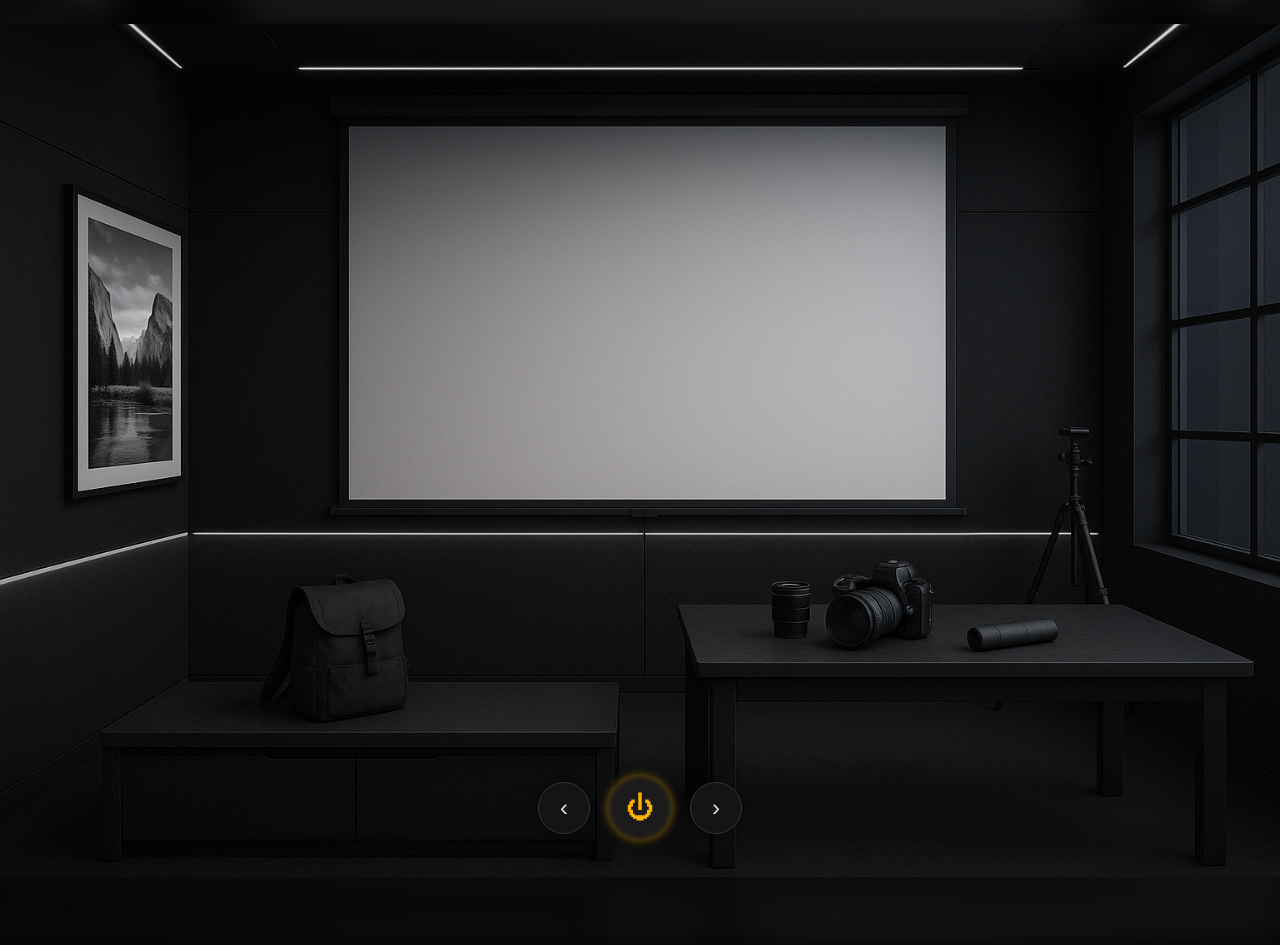
==== index.html @ 06e35f9f "Reformat Repository" ====
<!DOCTYPE html>
<html lang="en">
<head>
  <meta charset="UTF-8">
  <meta name="viewport" content="width=device-width, initial-scale=1.0">
  <title>Tyler Richman Photography</title>
  <!-- Prevent caching -->
  <meta http-equiv="Cache-Control" content="no-cache, no-store, must-revalidate" />
  <meta http-equiv="Pragma" content="no-cache" />
  <meta http-equiv="Expires" content="0" />
  <link rel="stylesheet" href="styles.css">
</head>
<body>
  <div class="foreground"></div>
  <div class="beam" id="beam"></div>
  <div class="overlay-wrapper" id="overlayWrap">
    <img src="#" alt="Overlay" class="overlay" id="overlayImg" aria-hidden="true">
  </div>

  <script src="js/updateOverlayPosition.js"></script>

  <!-- Lightbox overlay -->
  <div class="lightbox" id="lightbox" aria-hidden="true" role="dialog" aria-modal="true">
    <button class="close-btn" id="lbClose" aria-label="Close enlarged image">✕</button>
    <img id="lbImg" alt="Enlarged overlay image">
  </div>

  <div class="controls" aria-label="Projector controls">
    <button class="nav-btn" id="prevBtn" aria-label="Previous image">&#x2039;</button>
    <button class="toggle-btn" id="powerBtn" aria-pressed="false" title="Power">⏻</button>
    <button class="nav-btn" id="nextBtn" aria-label="Next image">&#x203A;</button>
  </div>

  <audio id="changeSound" src="mp3/change_image.mp3" preload="auto"></audio>
  <audio id="powerOnSound" src="mp3/projector_on.mp3" preload="auto"></audio>

  <script src="js/projectorFunctionality.js"></script>
</body>
</html>
---- styles.css ----
:root {
    --on-opacity: 0.6;
    --fade-ms: 200ms;
    --slide-ms: 420ms;
  }

body {
    margin: 0;
    height: 100vh;
    display: flex;
    justify-content: center;
    align-items: center;
    overflow: hidden;
    position: relative;
    background: #000;
  }

body::before {
    content: "";
    position: absolute;
    inset: 0;
    background-image: url("jpg/background.png");
    background-size: cover;
    background-position: center;
    filter: blur(15px);
    transform: scale(1.1);
    z-index: -2;
  }

.foreground {
    position: absolute;
    inset: 0;
    background-image: url("jpg/background.png");
    background-size: contain;
    background-repeat: no-repeat;
    background-position: center;
    z-index: -1;
  }

.beam {
    position: absolute;
    inset: 0;
    pointer-events: none;
    z-index: 0;
    opacity: 0;
    background: radial-gradient(ellipse at 50% 25%,
                rgba(255,255,255,0.35) 0%,
                rgba(255,255,255,0.15) 30%,
                rgba(255,255,255,0.06) 55%,
                rgba(255,255,255,0.0) 70%);
    mix-blend-mode: screen;
  }
.beam.on { animation: beamOn 1.2s ease forwards; }
.beam.off { animation: beamOff 0.4s ease forwards; }

@keyframes beamOn {
    0% { opacity: 0; }
    30% { opacity: 0.6; }
    60% { opacity: 0.3; }
    100% { opacity: 0.35; }
  }
@keyframes beamOff {
    0% { opacity: 0.35; }
    30% { opacity: 0.5; }
    60% { opacity: 0.15; }
    100% { opacity: 0; }
  }

.overlay-wrapper {
    position: absolute;
    top: 5vh;
    left: 32.75vw;
    width: 35.5vw;
    height: clamp(40vh, 58vh, 65vh);
    z-index: 1;
    overflow: hidden;
  }

.overlay {
    position: absolute;
    inset: 0;
    width: 100%;
    height: 100%;
    object-fit: contain;
    opacity: 0;
    visibility: hidden;
    transform: scale(1.05);
    transition: opacity 0.3s ease;
    cursor: zoom-in;
  }
.overlay.on {
    animation: projectorOn 1.2s ease forwards;
  }
.overlay.off {
    animation: projectorOff 0.4s ease forwards;
  }
.overlay:hover {
    opacity: 1 !important;
  }

@keyframes projectorOn {
    0% { opacity: 0; filter: brightness(0.5) blur(6px); transform: scale(1.05); }
    30% { opacity: 0.9; filter: brightness(1.3) blur(4px); }
    60% { opacity: 0.5; filter: brightness(0.9) blur(2px); }
    100% { opacity: var(--on-opacity); filter: brightness(1) blur(0); transform: scale(1); visibility: visible; }
  }
@keyframes projectorOff {
    0% { opacity: var(--on-opacity); filter: brightness(1) blur(0); transform: scale(1); }
    30% { opacity: 0.6; filter: brightness(1.2) blur(2px); }
    60% { opacity: 0.3; filter: brightness(0.8) blur(4px); }
    100% { opacity: 0; filter: brightness(0.5) blur(6px); transform: scale(1.05); visibility: hidden; }
  }

.controls {
    position: absolute;
    bottom: 60px; /* moved up from 20px */
    left: 50%;
    transform: translateX(-50%);
    display: flex;
    align-items: center;
    gap: 18px;
    z-index: 3;
  }

.toggle-btn, .nav-btn {
    display: flex;
    justify-content: center;
    align-items: center;
    border-radius: 50%;
    cursor: pointer;
  }

.toggle-btn {
    width: 64px;
    height: 64px;
    border: none;
    background-color: #1b1b1b;
    color: #ffb300;
    font-size: 28px;
    box-shadow: 0 0 10px rgba(255,179,0,0.5), inset 0 0 6px rgba(255,179,0,0.25);
    transition: background-color 0.25s ease, color 0.25s ease, box-shadow 0.25s ease;
  }
.toggle-btn:hover { background-color: #252525; }
.toggle-btn.on {
    color: #00ff66;
    box-shadow: 0 0 18px rgba(0,255,102,0.8), inset 0 0 6px rgba(0,255,102,0.4);
  }

  .nav-btn {
    width: 52px;
    height: 52px;
    border: 1px solid #333;
    background: #141414;
    color: #ddd;
    font-size: 24px;
    box-shadow: 0 0 8px rgba(0,0,0,0.4);
    transition: transform 0.2s ease, background 0.25s ease, color 0.25s ease;
  }
.nav-btn:hover { transform: scale(1.06); background:#1d1d1d; color:#fff; }
.nav-btn:disabled { opacity: 0.5; cursor: not-allowed; }

/* Projector-style power on/off animations */
.overlay.startup { animation: projectorWarmup 1200ms ease-out 1; }
@keyframes projectorWarmup {
    0%   { opacity: 0;            filter: blur(8px) brightness(0.35) contrast(0.85); }
    20%  { opacity: 0.95;         filter: blur(5px) brightness(1.25) contrast(1.05); }
    45%  { opacity: 0.45;         filter: blur(6px) brightness(0.75) contrast(0.95); }
    70%  { opacity: 0.98;         filter: blur(2px) brightness(1.08) contrast(1.02); }
    100% { opacity: var(--on-opacity); filter: none; }
  }

.overlay.shutdown { animation: projectorShutdown 300ms ease-in 1 forwards; }
@keyframes projectorShutdown {
    0%   { opacity: var(--on-opacity); filter: none; }
    40%  { opacity: 0.25;            filter: blur(2px) brightness(0.7) contrast(0.95); }
    100% { opacity: 0;               filter: blur(6px) brightness(0.35) contrast(0.85); }
  }

/* Lightbox (full page overlay) */
.lightbox {
    position: fixed;
    inset: 0;
    display: none;
    align-items: center;
    justify-content: center;
    background: rgba(0,0,0,0.88);
    backdrop-filter: blur(2px);
    z-index: 9999;
  }
.lightbox.open { display: flex; animation: lbFadeIn 180ms ease-out; }
@keyframes lbFadeIn { from { opacity: 0; } to { opacity: 1; } }
.lightbox img {
    max-width: 92vw;
    max-height: 92vh;
    border-radius: 10px;
    box-shadow: 0 20px 60px rgba(0,0,0,0.6);
    object-fit: contain;
  }
.lightbox .close-btn {
    position: absolute;
    top: 16px;
    right: 20px;
    width: 40px;
    height: 40px;
    border-radius: 50%;
    border: 1px solid #444;
    background: #111;
    color: #eee;
    font-size: 20px;
    display: flex;
    align-items: center;
    justify-content: center;
    cursor: pointer;
    box-shadow: 0 2px 10px rgba(0,0,0,0.4);
  }
  .lightbox .close-btn:hover { background:#1b1b1b; }
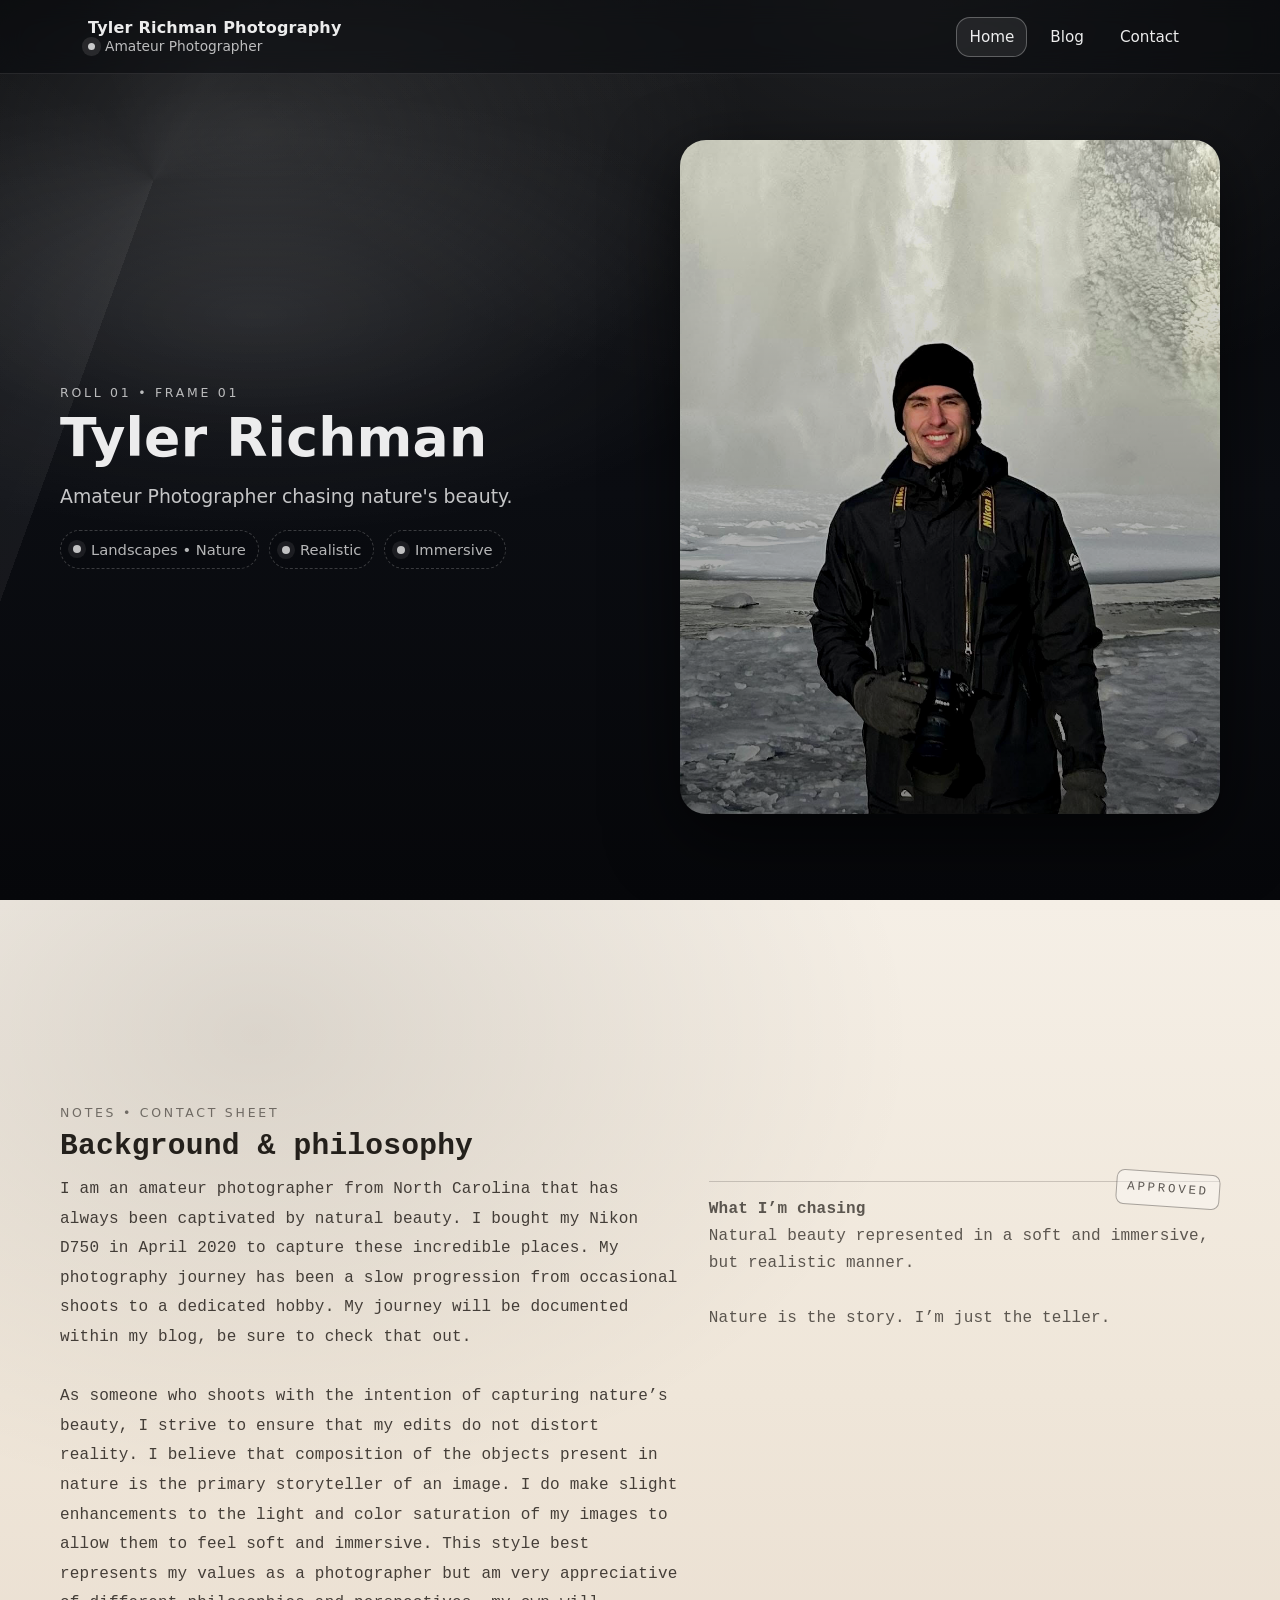
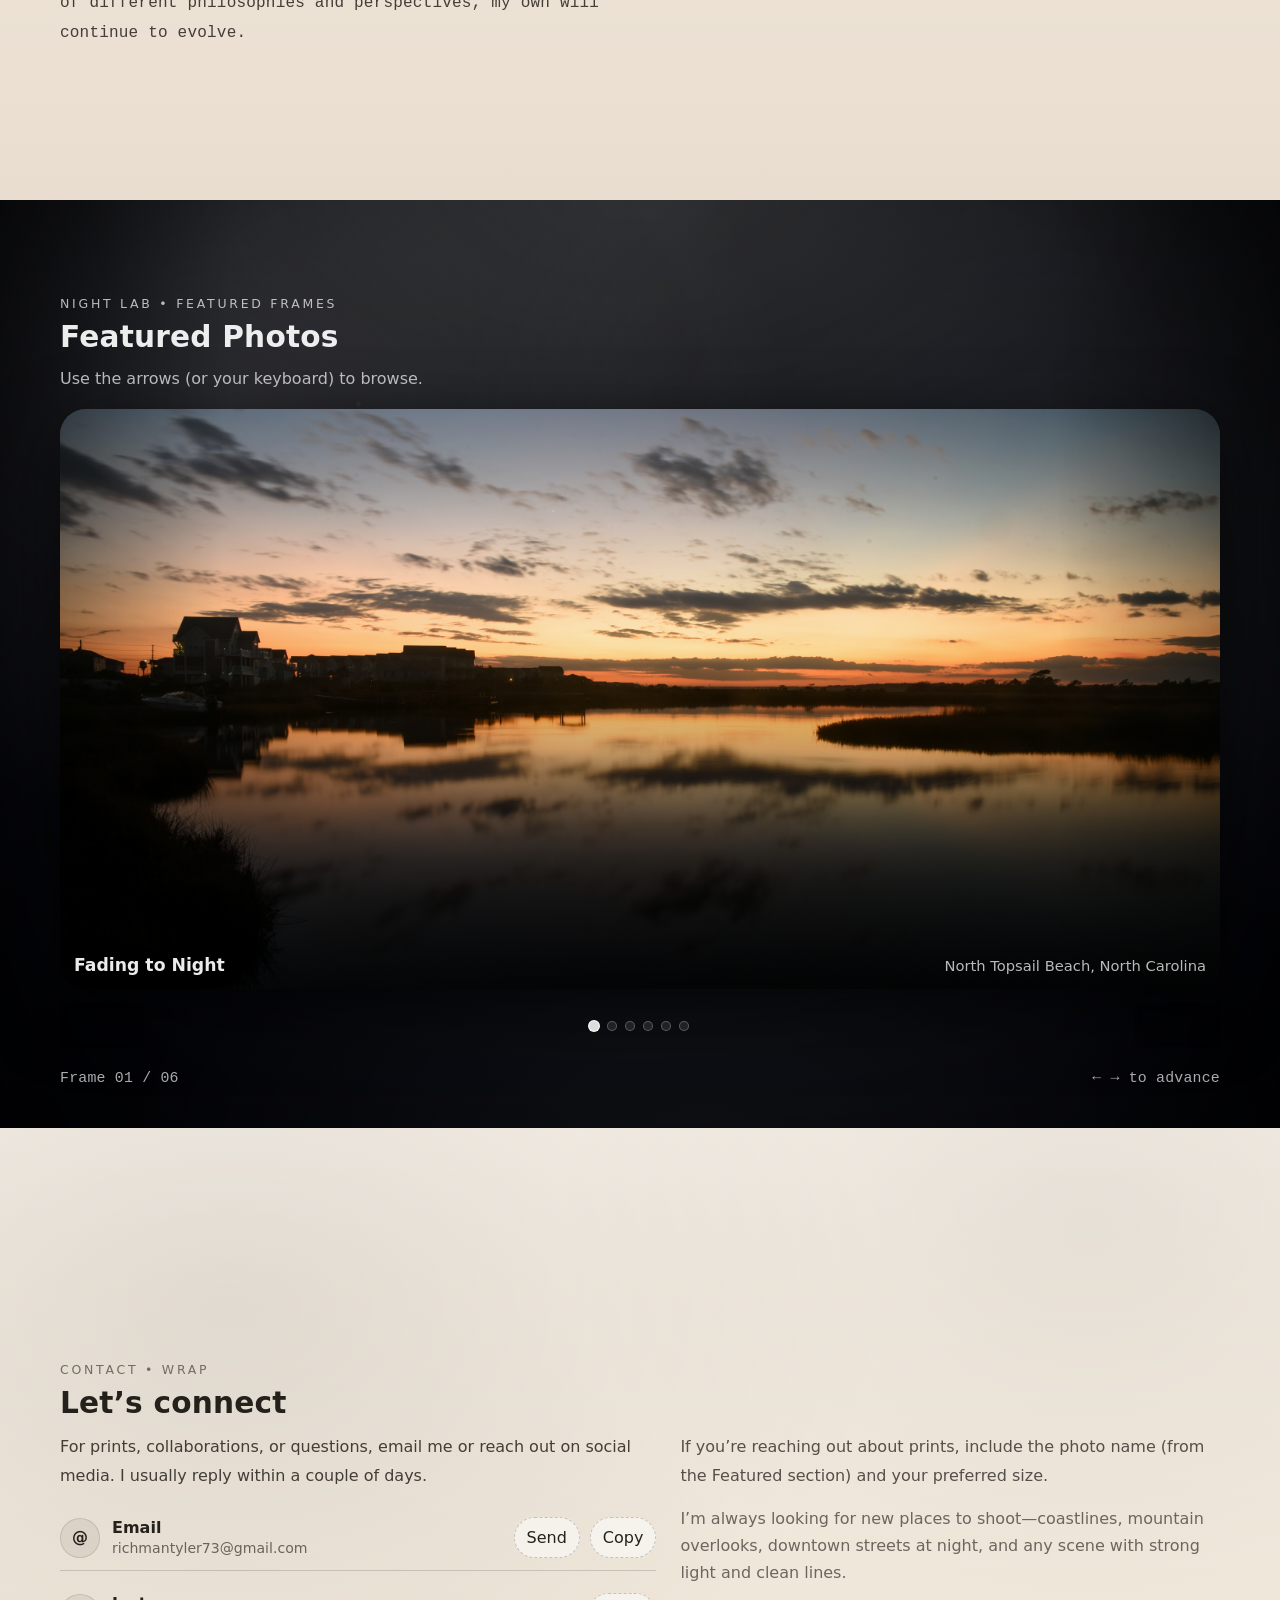
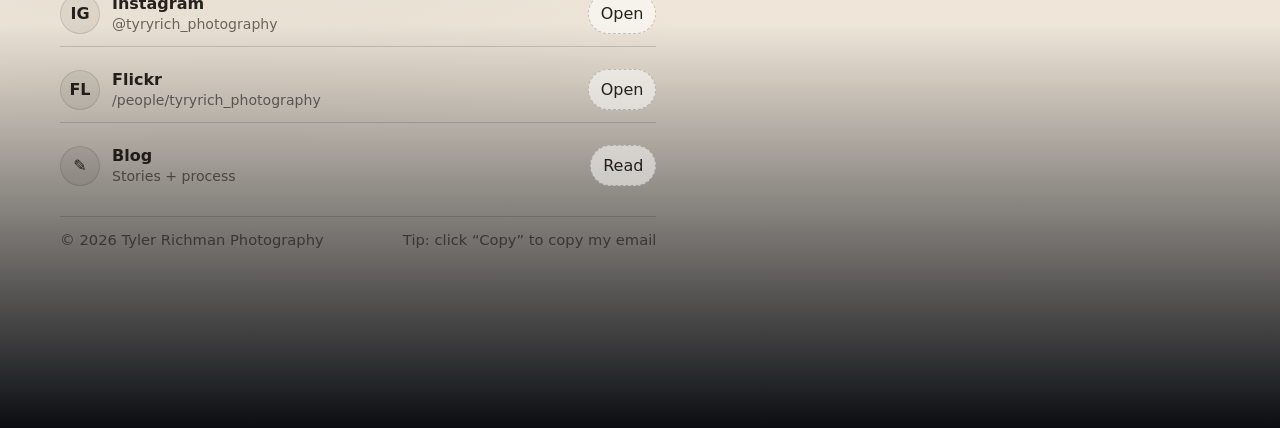
==== commit 1591c8fc: "Batch update" ====
--- a/index.html
+++ b/index.html
@@ -1,39 +1,916 @@
-<!DOCTYPE html>
+<!doctype html>
 <html lang="en">
 <head>
-  <meta charset="UTF-8">
-  <meta name="viewport" content="width=device-width, initial-scale=1.0">
-  <title>Tyler Richman Photography</title>
-  <!-- Prevent caching -->
-  <meta http-equiv="Cache-Control" content="no-cache, no-store, must-revalidate" />
-  <meta http-equiv="Pragma" content="no-cache" />
-  <meta http-equiv="Expires" content="0" />
-  <link rel="stylesheet" href="styles.css">
+<meta charset="utf-8" />
+<meta name="viewport" content="width=device-width,initial-scale=1" />
+<meta name="description" content="Tyler Richman Photography — Home" />
+<title>Tyler Richman Photography</title>
+
+<style>
+  :root{
+    --bg0:#07080a;
+    --bg1:#0b0d12;
+    --text: rgba(255,255,255,0.92);
+    --muted: rgba(255,255,255,0.72);
+    --maxw: 1160px;
+    --pad: clamp(18px, 3vw, 28px);
+    --gap: clamp(14px, 2.8vw, 24px);
+    --navH: 74px;
+    --radius: 26px;
+    --shadow: 0 22px 70px rgba(0,0,0,0.62);
+  }
+
+  *{ box-sizing:border-box; }
+  html{ scroll-behavior:smooth; height:100%; background: var(--bg0); }
+  body{
+    margin:0;
+    min-height:100%;
+    color:var(--text);
+    font-family: ui-sans-serif, system-ui, -apple-system, Segoe UI, Roboto, Helvetica, Arial, "Apple Color Emoji","Segoe UI Emoji";
+    overflow-x:hidden;
+    background:
+      radial-gradient(1200px 800px at 22% -10%, rgba(255,255,255,0.12), transparent 58%),
+      radial-gradient(900px 650px at 90% 0%, rgba(255,255,255,0.10), transparent 60%),
+      linear-gradient(180deg, var(--bg0), var(--bg1) 55%, #06070a);
+  }
+
+  a{ color:inherit; text-decoration:none; }
+  a:hover{ text-decoration:underline; }
+  img{ max-width:100%; display:block; }
+  button{ font:inherit; color:inherit; }
+
+  /* Skip link */
+  .skip-link{
+    position:absolute; left:-999px; top:12px;
+    background:#fff; color:#000;
+    padding:10px 14px; border-radius:10px;
+    z-index:1000;
+  }
+  .skip-link:focus{ left:12px; }
+
+  /* Film overlays */
+  .filmfx{
+    position:fixed; inset:0;
+    pointer-events:none;
+    z-index:1;
+  }
+  .filmfx::before{
+    content:"";
+    position:absolute; inset:-20%;
+    background-image:
+      url("data:image/svg+xml,%3Csvg xmlns='http://www.w3.org/2000/svg' width='170' height='170'%3E%3Cfilter id='n'%3E%3CfeTurbulence type='fractalNoise' baseFrequency='.85' numOctaves='3' stitchTiles='stitch'/%3E%3C/filter%3E%3Crect width='170' height='170' filter='url(%23n)' opacity='.35'/%3E%3C/svg%3E");
+    background-size: 260px 260px;
+    opacity: .085;
+    mix-blend-mode: overlay;
+    transform: translateZ(0);
+    animation: grain 9s steps(10) infinite;
+  }
+  .filmfx::after{
+    content:"";
+    position:absolute; inset:0;
+    background:
+      radial-gradient(1200px 850px at 50% 35%, transparent 35%, rgba(0,0,0,0.72) 92%),
+      linear-gradient(90deg, rgba(0,0,0,0.35), transparent 12%, transparent 88%, rgba(0,0,0,0.35));
+    opacity:.95;
+  }
+  .scratches{
+    position:fixed; inset:0;
+    pointer-events:none;
+    z-index:1;
+    opacity: .12;
+    mix-blend-mode: overlay;
+    background:
+      repeating-linear-gradient(90deg,
+        transparent 0 18px,
+        rgba(255,255,255,0.08) 18px 19px,
+        transparent 19px 45px),
+      repeating-linear-gradient(180deg,
+        transparent 0 90px,
+        rgba(255,255,255,0.05) 90px 91px,
+        transparent 91px 160px);
+    filter: blur(0.2px);
+    animation: scratches 10s linear infinite;
+  }
+  @keyframes grain{
+    0%{ transform: translate(0,0); }
+    10%{ transform: translate(-3%, -2%); }
+    20%{ transform: translate(-1%, 3%); }
+    30%{ transform: translate(2%, -1%); }
+    40%{ transform: translate(3%, 2%); }
+    50%{ transform: translate(-2%, 2%); }
+    60%{ transform: translate(-3%, 0%); }
+    70%{ transform: translate(0%, -3%); }
+    80%{ transform: translate(2%, 1%); }
+    90%{ transform: translate(-1%, -2%); }
+    100%{ transform: translate(0,0); }
+  }
+  @keyframes scratches{
+    0%{ transform: translateY(0); }
+    100%{ transform: translateY(-80px); }
+  }
+
+  /* Header */
+  header{
+    position:fixed; top:0; left:0; right:0;
+    height:var(--navH);
+    z-index:50;
+    backdrop-filter: blur(12px);
+    background: rgba(9,10,14,0.55);
+    border-bottom: 1px solid rgba(255,255,255,0.10);
+  }
+  .nav{
+    max-width: var(--maxw);
+    margin: 0 auto;
+    height: 100%;
+    padding: 0 var(--pad);
+    display:flex;
+    align-items:center;
+    justify-content:space-between;
+    gap:12px;
+  }
+  .brand{ display:grid; gap:2px; line-height:1.1; }
+  .brand strong{ font-size:1rem; letter-spacing:.2px; }
+  .brand span{ font-size:.86rem; color:var(--muted); display:inline-flex; align-items:center; gap:10px; }
+  .dot{
+    width:7px; height:7px; border-radius:999px;
+    background: rgba(255,255,255,0.78);
+    box-shadow: 0 0 0 6px rgba(255,255,255,0.10);
+  }
+
+  nav ul{
+    list-style:none;
+    margin:0; padding:0;
+    display:flex;
+    gap:10px;
+    flex-wrap:wrap;
+    justify-content:flex-end;
+  }
+  .navlink{
+    display:inline-flex;
+    align-items:center;
+    gap:8px;
+    padding:10px 12px;
+    border-radius:14px;
+    border:1px solid transparent;
+    font-size:0.95rem;
+    transition: background 180ms ease, border-color 180ms ease, transform 180ms ease;
+  }
+  .navlink:hover{
+    border-color: rgba(255,255,255,0.18);
+    background: rgba(255,255,255,0.06);
+    text-decoration:none;
+    transform: translateY(-1px);
+  }
+  .navlink[aria-current="true"]{
+    border-color: rgba(255,255,255,0.28);
+    background: rgba(255,255,255,0.08);
+  }
+
+  /* Main / Sections */
+  main{ position:relative; z-index:2; scroll-snap-type: y mandatory; }
+  section{
+    min-height:100svh;
+    scroll-snap-align:start;
+    padding: calc(var(--navH) + 22px) var(--pad) 42px;
+    display:grid;
+    place-items:center;
+    position:relative;
+    isolation:isolate;
+  }
+  .wrap{ width:100%; max-width:var(--maxw); }
+
+  /* Shared type */
+  .grid{ display:grid; gap:var(--gap); align-items:center; }
+  .kicker{
+    letter-spacing:0.22em;
+    text-transform:uppercase;
+    font-size:0.78rem;
+    color: rgba(255,255,255,0.70);
+    margin:0 0 10px;
+  }
+  h1,h2{ margin:0 0 12px; letter-spacing:.2px; }
+  h1{ font-size: clamp(2.2rem, 4.4vw, 3.35rem); line-height:1.05; }
+  h2{ font-size: clamp(1.35rem, 2.8vw, 1.85rem); line-height:1.1; }
+  p{
+    margin:0;
+    color: rgba(255,255,255,0.82);
+    line-height:1.85;
+    max-width:78ch;
+  }
+
+  /* HERO */
+  #home{
+    background:
+      radial-gradient(900px 550px at 20% 15%, rgba(255,255,255,0.14), transparent 55%),
+      radial-gradient(1100px 700px at 70% 0%, rgba(255,255,255,0.10), transparent 60%),
+      linear-gradient(180deg, #07080a, #0b0d12 55%, #06070a);
+  }
+  #home::before{
+    content:"";
+    position:absolute; inset:0;
+    background:
+      radial-gradient(900px 380px at 20% 35%, rgba(255,255,255,0.10), transparent 60%),
+      conic-gradient(from 200deg at 12% 20%, rgba(255,255,255,0.06), transparent 35%, rgba(255,255,255,0.03), transparent 70%);
+    opacity:.9;
+    z-index:-1;
+    pointer-events:none;
+  }
+  .hero{ grid-template-columns: 1.05fr 0.95fr; }
+  .subtitle{
+    font-size: clamp(1rem, 2.1vw, 1.18rem);
+    color: rgba(255,255,255,0.76);
+    max-width: 66ch;
+    margin-top: 6px;
+  }
+
+  .film-tags{
+    margin-top: 16px;
+    display:flex;
+    gap:10px;
+    flex-wrap:wrap;
+  }
+  .tag{
+    display:inline-flex;
+    align-items:center;
+    gap:10px;
+    padding: 10px 12px;
+    border-radius: 999px;
+    border: 1px dashed rgba(255,255,255,0.20);
+    background: rgba(0,0,0,0.10);
+    color: rgba(255,255,255,0.70);
+    font-size: 0.92rem;
+    backdrop-filter: blur(8px);
+  }
+  .tag .spool{
+    width: 8px; height: 8px; border-radius: 999px;
+    background: rgba(255,255,255,0.75);
+    box-shadow: 0 0 0 5px rgba(255,255,255,0.08);
+  }
+
+  .portrait{
+    width: min(560px, 100%);
+    aspect-ratio: 4 / 5;
+    border-radius: var(--radius);
+    overflow:hidden;
+    position:relative;
+    box-shadow: var(--shadow);
+  }
+  .portrait img{
+    width:100%; height:100%;
+    object-fit: cover;
+    filter: contrast(1.06) saturate(1.03) brightness(0.98);
+  }
+  .portrait::before{
+    content:"";
+    position:absolute; inset:0;
+    background:
+      radial-gradient(circle at 10px 14px, rgba(255,255,255,0.16) 0 3px, transparent 3.6px) 0 0 / 28px 28px,
+      radial-gradient(circle at calc(100% - 10px) 14px, rgba(255,255,255,0.16) 0 3px, transparent 3.6px) 0 0 / 28px 28px;
+    opacity:.55;
+    mix-blend-mode: overlay;
+    pointer-events:none;
+  }
+  .portrait::after{
+    content:"";
+    position:absolute; inset:0;
+    background: linear-gradient(180deg, rgba(0,0,0,0.05), rgba(0,0,0,0.48));
+    pointer-events:none;
+  }
+
+  /* ABOUT */
+  #about{
+    color: rgba(20,16,12,0.92);
+    background:
+      radial-gradient(1200px 850px at 20% 15%, rgba(0,0,0,0.10), transparent 55%),
+      linear-gradient(180deg, #f5efe6, #efe6d9 55%, #e9ddcf);
+  }
+  #about .kicker{ color: rgba(20,16,12,0.55); }
+  #about p{ color: rgba(20,16,12,0.78); }
+  #about h2{ color: rgba(20,16,12,0.92); }
+  #about .typewriter{
+    font-family: ui-monospace, SFMono-Regular, Menlo, Monaco, Consolas, "Liberation Mono","Courier New", monospace;
+    letter-spacing: .2px;
+  }
+  .about-grid{
+    display:grid;
+    grid-template-columns: 1.1fr 0.9fr;
+    gap: var(--gap);
+    align-items:start;
+    margin-top: 12px;
+  }
+  .stamp{
+    margin-top: 6px;
+    padding: 14px 0 0;
+    border-top: 1px solid rgba(20,16,12,0.18);
+    color: rgba(20,16,12,0.68);
+    line-height: 1.7;
+    position:relative;
+  }
+  .stamp::before{
+    content:"APPROVED";
+    position:absolute;
+    top:-10px; right:0;
+    font-size:.78rem;
+    letter-spacing:.22em;
+    padding:6px 10px;
+    border: 1px solid rgba(20,16,12,0.35);
+    color: rgba(20,16,12,0.68);
+    transform: rotate(4deg);
+    border-radius: 8px;
+    background: rgba(255,255,255,0.35);
+  }
+
+  /* FEATURED */
+  #featured{
+    background:
+      radial-gradient(900px 700px at 18% 22%, rgba(255,255,255,0.12), transparent 62%),
+      radial-gradient(950px 750px at 82% 30%, rgba(255,255,255,0.08), transparent 64%),
+      radial-gradient(900px 750px at 55% 110%, rgba(255,255,255,0.06), transparent 66%),
+      radial-gradient(1200px 900px at 50% -10%, rgba(255,255,255,0.10), transparent 60%),
+      linear-gradient(180deg, #05060a, #0a0b12 55%, #04050a);
+  }
+  #featured::before{
+    content:"";
+    position:absolute; inset:0;
+    background:
+      radial-gradient(circle at 16% 38%, rgba(255,255,255,0.10) 0 2px, transparent 3px),
+      radial-gradient(circle at 28% 22%, rgba(255,255,255,0.08) 0 1.5px, transparent 3px),
+      radial-gradient(circle at 62% 30%, rgba(255,255,255,0.08) 0 1.6px, transparent 3px),
+      radial-gradient(circle at 74% 46%, rgba(255,255,255,0.07) 0 1.4px, transparent 3px),
+      radial-gradient(circle at 86% 24%, rgba(255,255,255,0.06) 0 1.2px, transparent 3px),
+      radial-gradient(circle at 40% 70%, rgba(255,255,255,0.06) 0 1.2px, transparent 3px),
+      radial-gradient(circle at 55% 82%, rgba(255,255,255,0.05) 0 1.1px, transparent 3px);
+    opacity: .55;
+    filter: blur(0.2px);
+    z-index:-1;
+    pointer-events:none;
+  }
+  #featured::after{
+    content:"";
+    position:absolute; inset:0;
+    background:
+      radial-gradient(900px 420px at 50% 0%, rgba(255,255,255,0.07), transparent 62%),
+      radial-gradient(1200px 900px at 50% 40%, transparent 50%, rgba(0,0,0,0.74) 94%),
+      linear-gradient(90deg, rgba(0,0,0,0.45), transparent 18%, transparent 82%, rgba(0,0,0,0.45));
+    opacity:.95;
+    z-index:-1;
+    pointer-events:none;
+  }
+
+  .slider{ margin-top: 16px; display:grid; gap: 14px; }
+
+  .stage{
+    position:relative;
+    border-radius: var(--radius);
+    overflow:hidden;
+    min-height: min(62vh, 590px);
+    background: rgba(0,0,0,0.14);
+    box-shadow: var(--shadow);
+  }
+  .stage::before{
+    content:"";
+    position:absolute; inset:0;
+    background:
+      radial-gradient(1200px 500px at 30% 0%, rgba(255,255,255,0.10), transparent 60%),
+      radial-gradient(1200px 900px at 50% 60%, transparent 52%, rgba(0,0,0,0.55) 92%),
+      linear-gradient(90deg, rgba(0,0,0,0.35), transparent 14%, transparent 86%, rgba(0,0,0,0.35));
+    opacity:.9;
+    pointer-events:none;
+    z-index:1;
+  }
+  .stage::after{
+    content:"";
+    position:absolute; inset:0;
+    background: linear-gradient(180deg, transparent 45%, rgba(0,0,0,0.72));
+    pointer-events:none;
+    z-index:1;
+  }
+  .stage img{
+    width:100%;
+    height:100%;
+    object-fit:cover;
+    filter: contrast(1.06) saturate(1.03) brightness(0.98);
+    transform: scale(1.01);
+    transition: opacity 220ms ease;
+  }
+  .cap{
+    position:absolute;
+    left: 14px; right: 14px; bottom: 14px;
+    display:flex;
+    justify-content: space-between;
+    gap: 12px;
+    align-items: baseline;
+    z-index: 2;
+  }
+  .cap strong{ font-size: 1.08rem; }
+  .cap span{
+    color: rgba(255,255,255,0.72);
+    font-size: 0.92rem;
+    white-space: nowrap;
+  }
+
+  .controls{
+    display:flex;
+    align-items:center;
+    justify-content: space-between;
+    gap: 12px;
+    flex-wrap: wrap;
+  }
+  .arrow{
+    display:inline-flex;
+    align-items:center;
+    justify-content:center;
+    gap: 10px;
+    padding: 12px 14px;
+    border-radius: 999px;
+    border: 1px dashed rgba(255,255,255,0.22);
+    background: rgba(0,0,0,0.10);
+    cursor:pointer;
+    user-select:none;
+    backdrop-filter: blur(8px);
+    transition: transform 180ms ease, background 180ms ease, border-color 180ms ease;
+  }
+  .arrow:hover{
+    transform: translateY(-1px);
+    background: rgba(255,255,255,0.06);
+    border-color: rgba(255,255,255,0.30);
+  }
+  .dots{
+    display:flex;
+    gap: 8px;
+    align-items:center;
+    justify-content:center;
+    flex: 1 1 auto;
+    min-width: 160px;
+  }
+  .dotbtn{
+    width: 10px; height: 10px;
+    border-radius: 999px;
+    border: 1px solid rgba(255,255,255,0.34);
+    background: rgba(255,255,255,0.12);
+    cursor:pointer;
+    padding:0;
+    transition: transform 160ms ease, background 160ms ease;
+  }
+  .dotbtn[aria-current="true"]{
+    background: rgba(255,255,255,0.86);
+    border-color: rgba(255,255,255,0.86);
+    transform: scale(1.2);
+  }
+  .framebar{
+    margin-top: 8px;
+    color: rgba(255,255,255,0.68);
+    display:flex;
+    justify-content: space-between;
+    gap: 12px;
+    flex-wrap: wrap;
+    font-size: 0.93rem;
+  }
+  .framebar .mono{
+    font-family: ui-monospace, SFMono-Regular, Menlo, Monaco, Consolas, "Liberation Mono","Courier New", monospace;
+    letter-spacing: .2px;
+  }
+
+  /* CONTACT */
+  #contact{
+    color: rgba(20,16,12,0.92);
+    background:
+      radial-gradient(1100px 750px at 18% 20%, rgba(0,0,0,0.08), transparent 60%),
+      radial-gradient(900px 650px at 85% 10%, rgba(0,0,0,0.06), transparent 60%),
+      linear-gradient(180deg, #f5efe6, #efe6d9 55%, #0b0d12);
+  }
+  #contact .kicker{ color: rgba(20,16,12,0.55); }
+  #contact p{ color: rgba(20,16,12,0.78); }
+  #contact h2{ color: rgba(20,16,12,0.92); }
+
+  .contact-grid{
+    display:grid;
+    grid-template-columns: 1.05fr 0.95fr;
+    gap: var(--gap);
+    margin-top: 12px;
+    align-items:start;
+  }
+  .contact-list{
+    margin-top: 14px;
+    display:grid;
+    gap: 10px;
+  }
+  .contact-item{
+    display:flex;
+    align-items:center;
+    justify-content:space-between;
+    gap: 14px;
+    padding: 12px 0;
+    border-bottom: 1px solid rgba(20,16,12,0.16);
+  }
+  .contact-left{
+    display:flex;
+    align-items:center;
+    gap: 12px;
+    min-width: 0;
+  }
+  .cicon{
+    width: 40px; height: 40px;
+    border-radius: 999px;
+    display:grid;
+    place-items:center;
+    background: rgba(20,16,12,0.06);
+    border: 1px solid rgba(20,16,12,0.12);
+    font-weight: 800;
+    flex: 0 0 auto;
+  }
+  .contact-left strong{ display:block; line-height:1.15; }
+  .contact-left small{
+    display:block;
+    margin-top: 3px;
+    color: rgba(20,16,12,0.60);
+    font-size: 0.88rem;
+    white-space: nowrap;
+    overflow: hidden;
+    text-overflow: ellipsis;
+    max-width: 44ch;
+  }
+  .contact-actions{
+    display:flex;
+    gap: 10px;
+    flex-wrap: wrap;
+    justify-content:flex-end;
+  }
+  .contact-btn{
+    display:inline-flex;
+    align-items:center;
+    gap: 10px;
+    padding: 10px 12px;
+    border-radius: 999px;
+    border: 1px dashed rgba(20,16,12,0.22);
+    background: rgba(255,255,255,0.52);
+    cursor:pointer;
+    user-select:none;
+    transition: transform 180ms ease, background 180ms ease, border-color 180ms ease;
+    white-space: nowrap;
+  }
+  .contact-btn:hover{
+    transform: translateY(-1px);
+    background: rgba(255,255,255,0.72);
+    border-color: rgba(20,16,12,0.30);
+    text-decoration:none;
+  }
+  .footerline{
+    margin-top: 18px;
+    padding-top: 14px;
+    border-top: 1px solid rgba(20,16,12,0.16);
+    display:flex;
+    justify-content: space-between;
+    gap: 12px;
+    flex-wrap: wrap;
+    color: rgba(20,16,12,0.60);
+    font-size: 0.92rem;
+  }
+
+  /* Reveal */
+  .reveal{
+    opacity:0;
+    transform: translateY(10px);
+    transition: opacity 650ms ease, transform 650ms ease;
+  }
+  .reveal.is-visible{ opacity:1; transform: translateY(0); }
+
+  /* Responsive */
+  @media (max-width: 960px){
+    .hero{ grid-template-columns: 1fr; }
+    .about-grid{ grid-template-columns: 1fr; }
+    .contact-grid{ grid-template-columns: 1fr; }
+    .portrait{ width: min(620px, 100%); aspect-ratio: 3/4; }
+    .stage{ min-height: min(58vh, 520px); }
+    .contact-left small{ max-width: 34ch; }
+  }
+  @media (max-width: 560px){
+    nav ul{ gap: 6px; }
+    .navlink{ padding: 9px 10px; font-size: 0.93rem; }
+    .controls{ justify-content:center; }
+    .dots{ order:3; width:100%; justify-content:center; }
+    .contact-item{ align-items:flex-start; }
+    .contact-actions{ justify-content:flex-start; }
+    .contact-left small{ max-width: 26ch; }
+  }
+
+  @media (max-width: 760px){
+    section{ min-height:auto; }
+    main{ scroll-snap-type:none; }
+  }
+
+  @media (prefers-reduced-motion: reduce){
+    html{ scroll-behavior:auto; }
+    .navlink,.arrow,.dotbtn,.reveal,.contact-btn{ transition:none; }
+    .filmfx::before,.scratches{ animation:none; }
+    .stage img{ transition:none; }
+  }
+</style>
 </head>
+
 <body>
-  <div class="foreground"></div>
-  <div class="beam" id="beam"></div>
-  <div class="overlay-wrapper" id="overlayWrap">
-    <img src="#" alt="Overlay" class="overlay" id="overlayImg" aria-hidden="true">
+<a class="skip-link" href="#main">Skip to content</a>
+<div class="filmfx" aria-hidden="true"></div>
+<div class="scratches" aria-hidden="true"></div>
+
+<header>
+  <div class="nav">
+    <div class="brand" aria-label="Site name">
+      <strong>Tyler Richman Photography</strong>
+      <span><span class="dot" aria-hidden="true"></span> Amateur Photographer</span>
+    </div>
+    <nav aria-label="Primary navigation">
+      <ul>
+        <li><a class="navlink" href="#home" data-nav="home" aria-current="true">Home</a></li>
+        <li><a class="navlink" href="blog.html" data-nav="blog">Blog</a></li>
+        <li><a class="navlink" href="#contact" data-nav="contact">Contact</a></li>
+      </ul>
+    </nav>
   </div>
-
-  <script src="js/updateOverlayPosition.js"></script>
-
-  <!-- Lightbox overlay -->
-  <div class="lightbox" id="lightbox" aria-hidden="true" role="dialog" aria-modal="true">
-    <button class="close-btn" id="lbClose" aria-label="Close enlarged image">✕</button>
-    <img id="lbImg" alt="Enlarged overlay image">
-  </div>
-
-  <div class="controls" aria-label="Projector controls">
-    <button class="nav-btn" id="prevBtn" aria-label="Previous image">&#x2039;</button>
-    <button class="toggle-btn" id="powerBtn" aria-pressed="false" title="Power">⏻</button>
-    <button class="nav-btn" id="nextBtn" aria-label="Next image">&#x203A;</button>
-  </div>
-
-  <audio id="changeSound" src="mp3/change_image.mp3" preload="auto"></audio>
-  <audio id="powerOnSound" src="mp3/projector_on.mp3" preload="auto"></audio>
-
-  <script src="js/projectorFunctionality.js"></script>
+</header>
+
+<main id="main">
+  <!-- HERO -->
+  <section id="home" aria-label="Intro section">
+    <div class="wrap grid hero reveal">
+      <div>
+        <div class="kicker">Roll 01 • Frame 01</div>
+        <h1>Tyler Richman</h1>
+        <p class="subtitle">Amateur Photographer chasing nature's beauty.</p>
+
+        <div class="film-tags" aria-label="Highlights">
+          <span class="tag"><span class="spool" aria-hidden="true"></span> Landscapes • Nature</span>
+          <span class="tag"><span class="spool" aria-hidden="true"></span> Realistic</span>
+          <span class="tag"><span class="spool" aria-hidden="true"></span> Immersive</span>
+        </div>
+      </div>
+
+      <div class="portrait" aria-label="Portrait">
+        <img src="./img/portrait.jpg" alt="Portrait of Tyler Richman" loading="lazy" />
+      </div>
+    </div>
+  </section>
+
+  <!-- ABOUT -->
+  <section id="about" aria-label="About me section">
+    <div class="wrap reveal">
+      <div class="kicker">Notes • Contact Sheet</div>
+      <h2 class="typewriter">Background & philosophy</h2>
+
+      <div class="about-grid">
+        <div>
+          <p class="typewriter">
+            I am an amateur photographer from North Carolina that has always been captivated by natural beauty. I bought my Nikon D750 in April 2020 to capture these incredible places. My photography journey has been a slow progression from occasional shoots to a dedicated hobby. My journey will be documented within my blog, be sure to check that out.
+            <br><br>
+            As someone who shoots with the intention of capturing nature’s beauty, I strive to ensure that my edits do not distort reality. I believe that composition of the objects present in nature is the primary storyteller of an image. I do make slight enhancements to the light and color saturation of my images to allow them to feel soft and immersive. This style best represents my values as a photographer but am very appreciative of different philosophies and perspectives, my own will continue to evolve.
+          </p>
+        </div>
+
+        <aside class="stamp typewriter" aria-label="Photography philosophy">
+          <strong>What I’m chasing</strong>
+          <div>
+            Natural beauty represented in a soft and immersive, but realistic manner.
+            <br><br>
+            Nature is the story. I’m just the teller.
+          </div>
+        </aside>
+      </div>
+    </div>
+  </section>
+
+  <!-- FEATURED -->
+  <section id="featured" aria-label="Featured photos section">
+    <div class="wrap reveal">
+      <div class="kicker">Night Lab • Featured Frames</div>
+      <h2>Featured Photos</h2>
+      <p style="color: var(--muted); margin-top:-2px;">Use the arrows (or your keyboard) to browse.</p>
+
+      <div class="slider" aria-label="Featured photo slider">
+        <div class="stage">
+          <img id="sliderImg" src="" alt="" />
+          <div class="cap">
+            <strong id="sliderTitle">—</strong>
+            <span id="sliderMeta">—</span>
+          </div>
+        </div>
+
+        <div class="controls">
+          <button class="arrow" type="button" id="prevBtn" aria-label="Previous photo">← Prev</button>
+          <div class="dots" id="dots" aria-label="Slide dots"></div>
+          <button class="arrow" type="button" id="nextBtn" aria-label="Next photo">Next →</button>
+        </div>
+
+        <div class="framebar" aria-label="Frame counter">
+          <span class="mono" id="frameCounter">Frame 01 / 06</span>
+          <span class="mono">← → to advance</span>
+        </div>
+      </div>
+    </div>
+  </section>
+
+  <!-- CONTACT -->
+  <section id="contact" aria-label="Contact section">
+    <div class="wrap reveal">
+      <div class="kicker">Contact • Wrap</div>
+      <h2>Let’s connect</h2>
+
+      <div class="contact-grid">
+        <div>
+          <p>
+            For prints, collaborations, or questions, email me or reach out on social media.
+            I usually reply within a couple of days.
+          </p>
+
+          <div class="contact-list" aria-label="Contact methods">
+            <div class="contact-item">
+              <div class="contact-left">
+                <div class="cicon" aria-hidden="true">@</div>
+                <div>
+                  <strong>Email</strong>
+                  <small>richmantyler73@gmail.com</small>
+                </div>
+              </div>
+              <div class="contact-actions">
+                <a class="contact-btn" href="mailto:richmantyler73@gmail.com">Send</a>
+                <button class="contact-btn" type="button" id="copyEmailBtn" data-email="richmantyler73@gmail.com">Copy</button>
+              </div>
+            </div>
+
+            <div class="contact-item">
+              <div class="contact-left">
+                <div class="cicon" aria-hidden="true">IG</div>
+                <div>
+                  <strong>Instagram</strong>
+                  <small>@tyryrich_photography</small>
+                </div>
+              </div>
+              <div class="contact-actions">
+                <a class="contact-btn" href="https://www.instagram.com/tyryrich_photography" target="_blank" rel="noopener noreferrer">Open</a>
+              </div>
+            </div>
+
+            <div class="contact-item">
+              <div class="contact-left">
+                <div class="cicon" aria-hidden="true">FL</div>
+                <div>
+                  <strong>Flickr</strong>
+                  <small>/people/tyryrich_photography</small>
+                </div>
+              </div>
+              <div class="contact-actions">
+                <a class="contact-btn" href="https://www.flickr.com/people/tyryrich_photography" target="_blank" rel="noopener noreferrer">Open</a>
+              </div>
+            </div>
+
+            <div class="contact-item" style="border-bottom:none;">
+              <div class="contact-left">
+                <div class="cicon" aria-hidden="true">✎</div>
+                <div>
+                  <strong>Blog</strong>
+                  <small>Stories + process</small>
+                </div>
+              </div>
+              <div class="contact-actions">
+                <a class="contact-btn" href="blog.html">Read</a>
+              </div>
+            </div>
+          </div>
+
+          <div class="footerline">
+            <span>© <span id="year"></span> Tyler Richman Photography</span>
+            <span id="copyEmailHint">Tip: click “Copy” to copy my email</span>
+          </div>
+        </div>
+
+        <div>
+          <p style="color: rgba(20,16,12,0.70);">
+            If you’re reaching out about prints, include the photo name (from the Featured section) and your preferred size.
+          </p>
+
+          <p style="margin-top:14px;color: rgba(20,16,12,0.60); line-height:1.7;">
+            I’m always looking for new places to shoot—coastlines, mountain overlooks, downtown streets at night, and any scene
+            with strong light and clean lines.
+          </p>
+        </div>
+      </div>
+    </div>
+  </section>
+</main>
+
+<script>
+  // Year
+  document.getElementById("year").textContent = new Date().getFullYear();
+
+  // Reveal
+  const revealEls = document.querySelectorAll(".reveal");
+  const revealObs = new IntersectionObserver((entries) => {
+    for (const e of entries) if (e.isIntersecting) e.target.classList.add("is-visible");
+  }, { threshold: 0.18 });
+  revealEls.forEach(el => revealObs.observe(el));
+
+  // Active nav highlighting (Home / Contact)
+  const navLinks = document.querySelectorAll(".navlink[data-nav]");
+  const trackSections = ["home", "contact"].map(id => document.getElementById(id)).filter(Boolean);
+
+  const setActive = (id) => {
+    navLinks.forEach(a => {
+      const active = a.getAttribute("data-nav") === id;
+      a.setAttribute("aria-current", active ? "true" : "false");
+    });
+  };
+
+  const sectionObs = new IntersectionObserver((entries) => {
+    let best = null;
+    for (const e of entries) if (!best || e.intersectionRatio > best.intersectionRatio) best = e;
+    if (best && best.isIntersecting) setActive(best.target.id);
+  }, { threshold: [0.2, 0.35, 0.5, 0.65] });
+
+  trackSections.forEach(s => sectionObs.observe(s));
+
+  // Copy email
+  const copyBtn = document.getElementById("copyEmailBtn");
+  const copyHint = document.getElementById("copyEmailHint");
+  copyBtn?.addEventListener("click", async () => {
+    const email = copyBtn.getAttribute("data-email") || "";
+    try{
+      await navigator.clipboard.writeText(email);
+      copyHint.textContent = "Copied to clipboard.";
+      setTimeout(() => copyHint.textContent = "Tip: click “Copy” to copy my email", 1800);
+    }catch{
+      window.prompt("Copy this email:", email);
+    }
+  });
+
+  // Slider data
+  const slides = [
+    { src: "./img/DSC_2691.jpg", title: "Fading to Night", meta: "North Topsail Beach, North Carolina" },
+    { src: "./img/DSC_3652.jpg", title: "Arctic Serenity", meta: "Iceland" },
+    { src: "./img/DSC_5111.jpg", title: "Canyon Peninsula", meta: "Canyonlands National Park, Utah" },
+    { src: "./img/DSC_5031.jpg", title: "Sunrise Tells the Story", meta: "Dispersed Camping Site near Moab, Utah" },
+    { src: "./img/DSC_3747.jpg", title: "Arctic Oasis", meta: "Iceland" },
+    { src: "./img/DSC_3512.jpg", title: "Urban Boom", meta: "Raleigh, North Carolina" },
+  ];
+
+  const imgEl = document.getElementById("sliderImg");
+  const titleEl = document.getElementById("sliderTitle");
+  const metaEl = document.getElementById("sliderMeta");
+  const prevBtn = document.getElementById("prevBtn");
+  const nextBtn = document.getElementById("nextBtn");
+  const dotsWrap = document.getElementById("dots");
+  const frameCounter = document.getElementById("frameCounter");
+
+  let idx = 0;
+
+  function renderDots(){
+    dotsWrap.innerHTML = "";
+    slides.forEach((_, i) => {
+      const b = document.createElement("button");
+      b.className = "dotbtn";
+      b.type = "button";
+      b.setAttribute("aria-label", `Go to slide ${i + 1}`);
+      b.setAttribute("aria-current", i === idx ? "true" : "false");
+      b.addEventListener("click", () => goTo(i));
+      dotsWrap.appendChild(b);
+    });
+  }
+
+  function updateCounter(){
+    const cur = String(idx + 1).padStart(2, "0");
+    const tot = String(slides.length).padStart(2, "0");
+    frameCounter.textContent = `Frame ${cur} / ${tot}`;
+  }
+
+  function goTo(newIdx){
+    idx = (newIdx + slides.length) % slides.length;
+    const s = slides[idx];
+
+    imgEl.style.opacity = "0";
+    setTimeout(() => {
+      imgEl.src = s.src;
+      imgEl.alt = s.title;
+      titleEl.textContent = s.title;
+      metaEl.textContent = s.meta;
+      imgEl.style.opacity = "1";
+      renderDots();
+      updateCounter();
+    }, 120);
+  }
+
+  prevBtn.addEventListener("click", () => goTo(idx - 1));
+  nextBtn.addEventListener("click", () => goTo(idx + 1));
+
+  // Keyboard navigation when Featured section is in view
+  window.addEventListener("keydown", (e) => {
+    const feat = document.getElementById("featured");
+    if (!feat) return;
+    const r = feat.getBoundingClientRect();
+    const inView = r.top < window.innerHeight * 0.6 && r.bottom > window.innerHeight * 0.4;
+    if (!inView) return;
+    if (e.key === "ArrowLeft") goTo(idx - 1);
+    if (e.key === "ArrowRight") goTo(idx + 1);
+  });
+
+  goTo(0);
+</script>
 </body>
 </html>
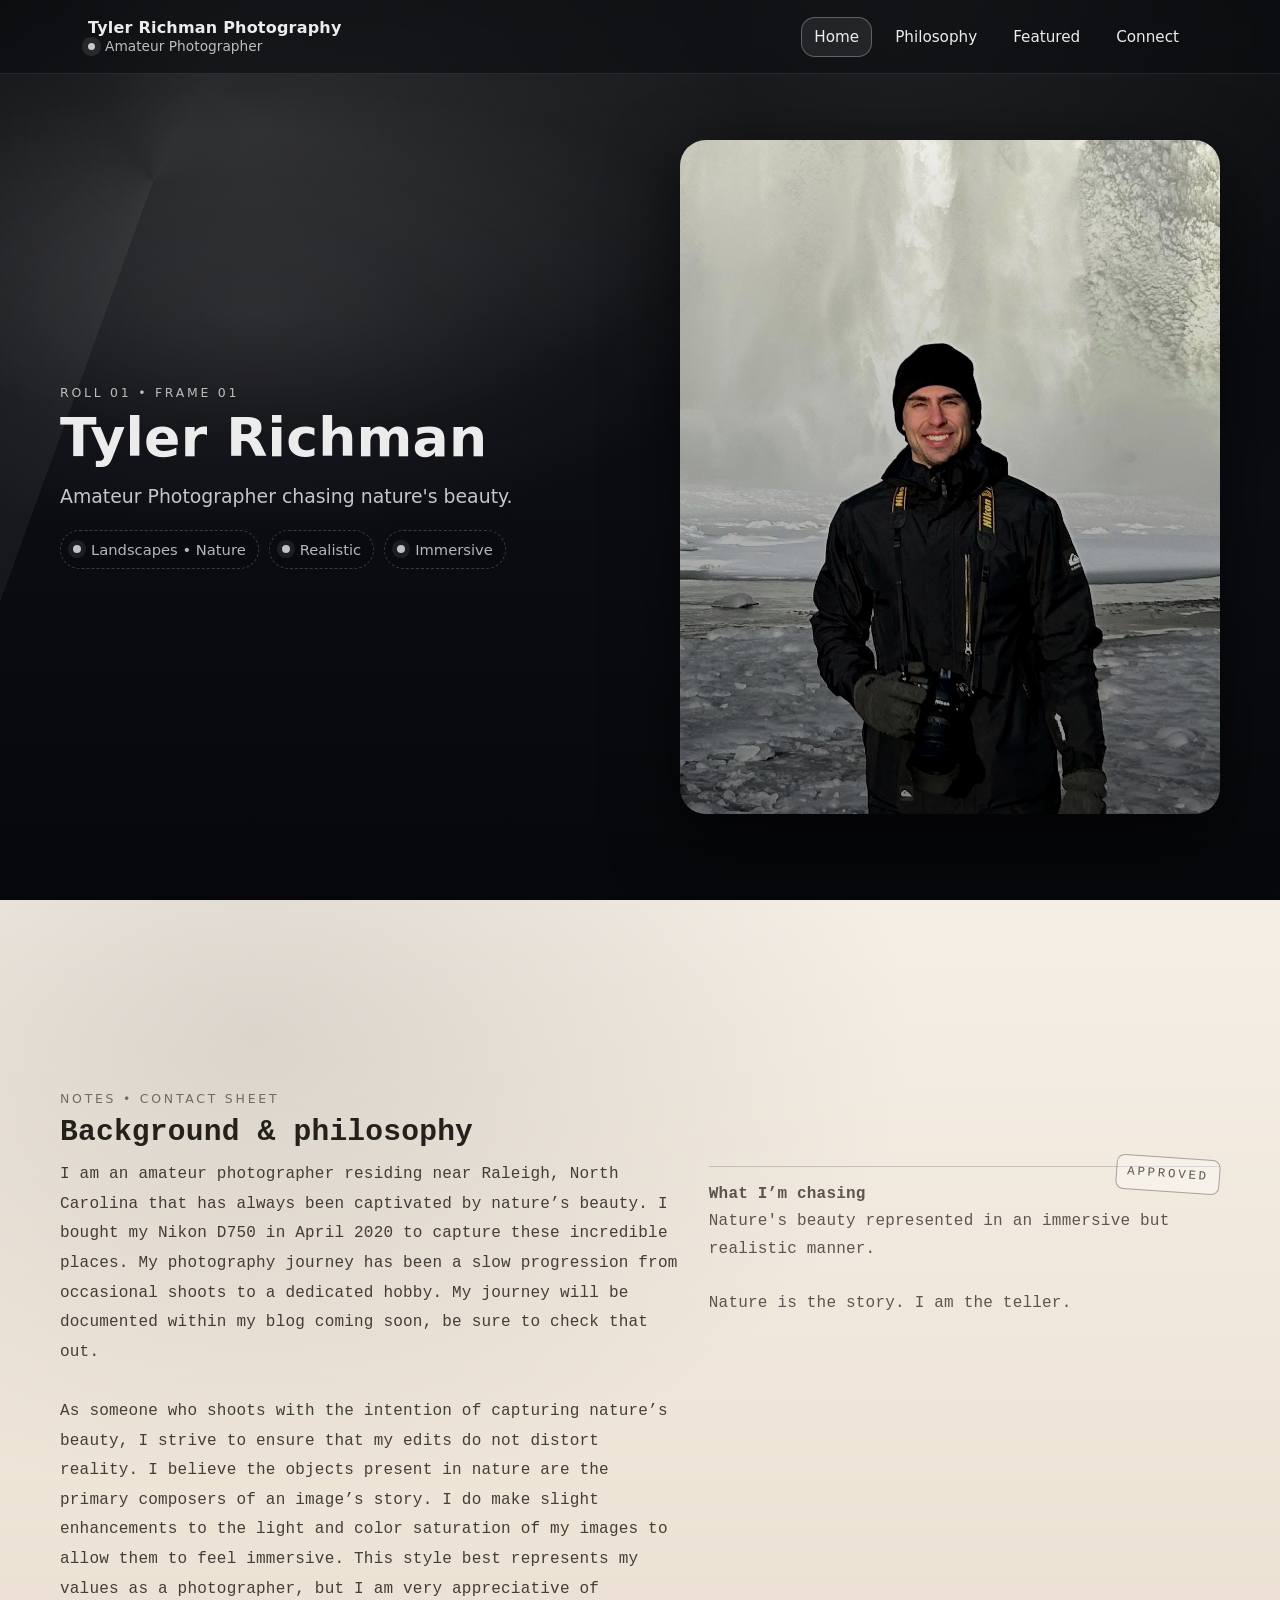
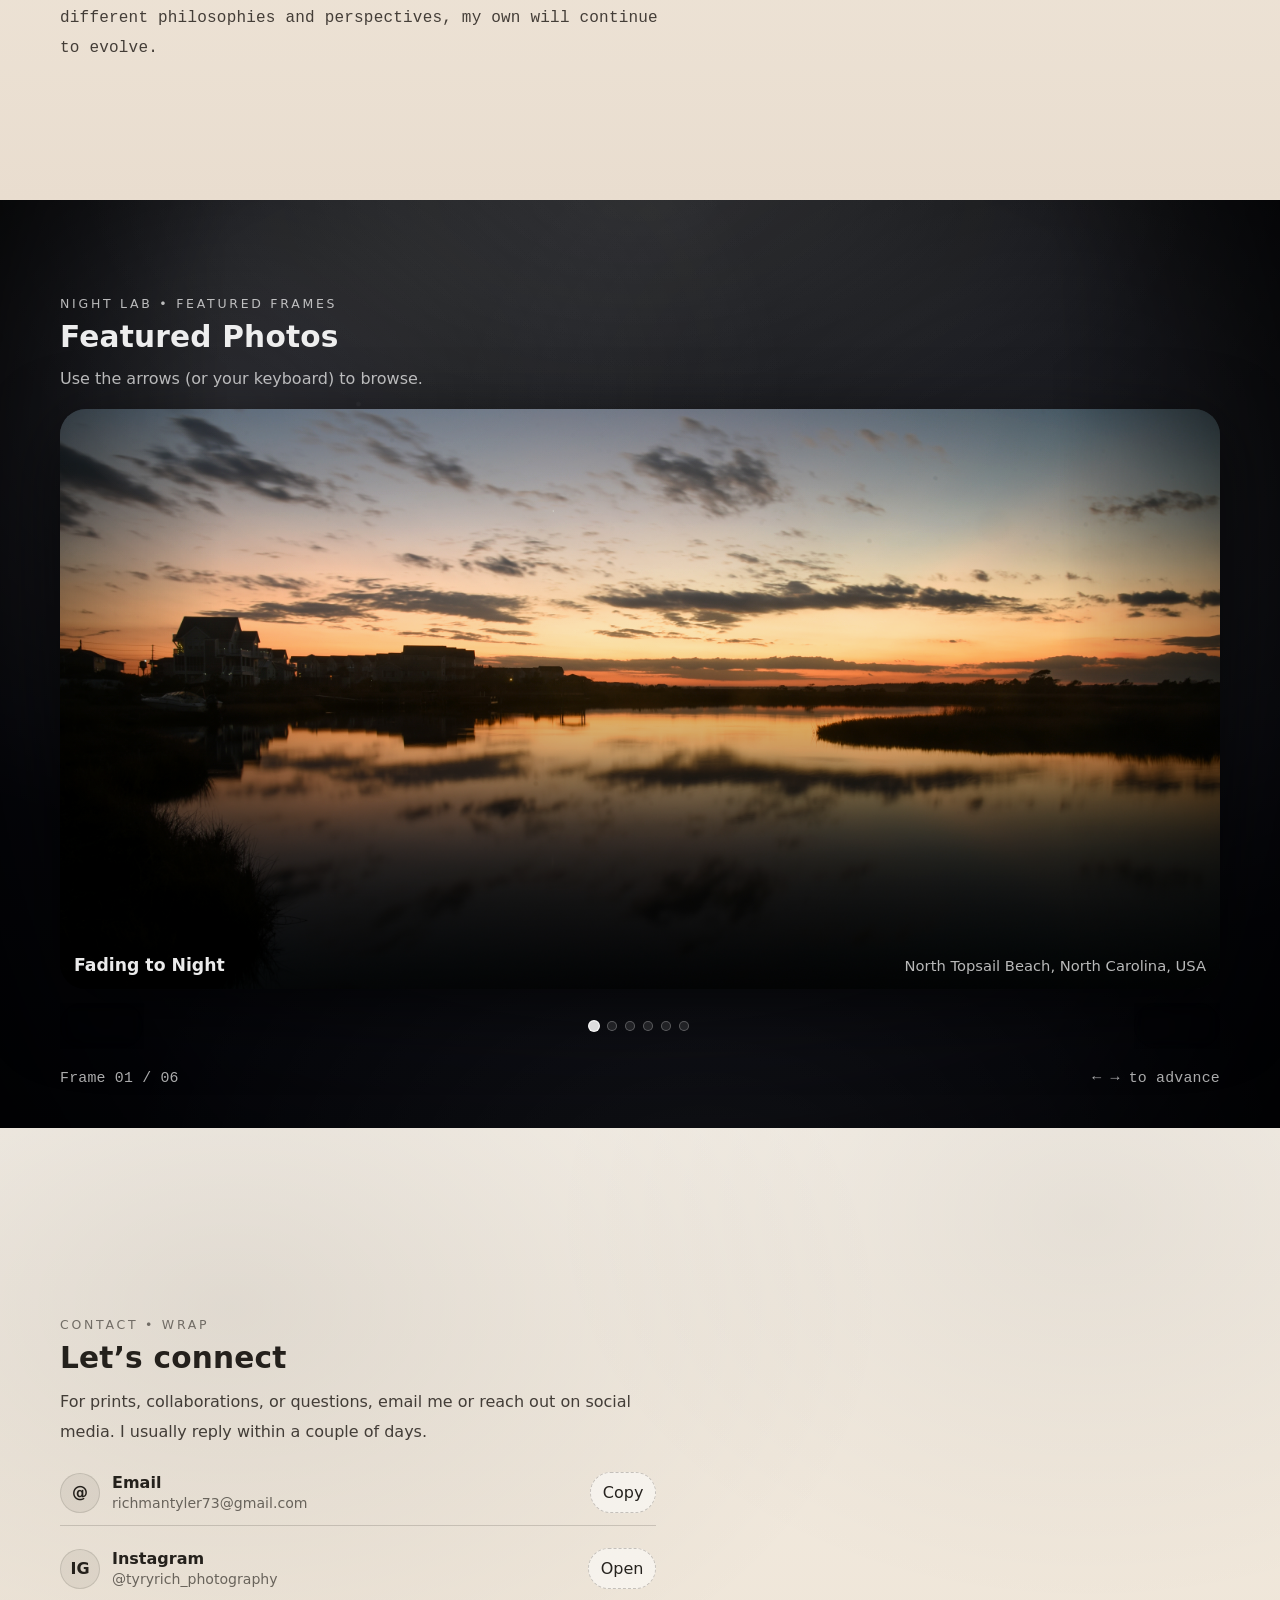
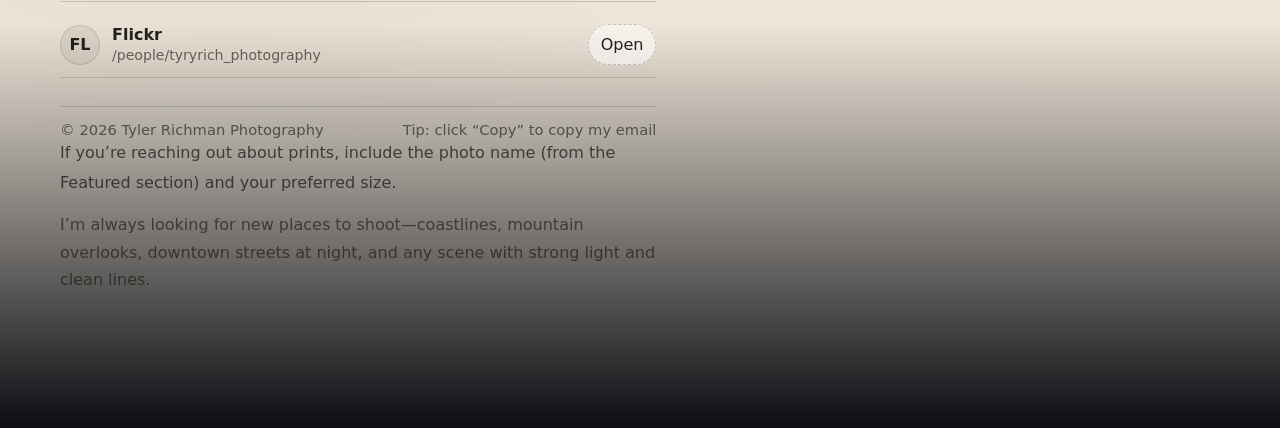
==== commit 31f264e6: "Update 2026-01-19" ====
--- a/index.html
+++ b/index.html
@@ -621,9 +621,26 @@
     </div>
     <nav aria-label="Primary navigation">
       <ul>
-        <li><a class="navlink" href="#home" data-nav="home" aria-current="true">Home</a></li>
-        <li><a class="navlink" href="blog.html" data-nav="blog">Blog</a></li>
-        <li><a class="navlink" href="#contact" data-nav="contact">Contact</a></li>
+        <li>
+          <a class="navlink" href="#home" data-nav="home" aria-current="true">
+            Home
+          </a>
+        </li>
+        <li>
+          <a class="navlink" href="#about" data-nav="about">
+            Philosophy
+          </a>
+        </li>
+        <li>
+          <a class="navlink" href="#featured" data-nav="featured">
+            Featured
+          </a>
+        </li>
+        <li>
+          <a class="navlink" href="#contact" data-nav="contact">
+            Connect
+          </a>
+        </li>
       </ul>
     </nav>
   </div>
@@ -660,18 +677,18 @@
       <div class="about-grid">
         <div>
           <p class="typewriter">
-            I am an amateur photographer from North Carolina that has always been captivated by natural beauty. I bought my Nikon D750 in April 2020 to capture these incredible places. My photography journey has been a slow progression from occasional shoots to a dedicated hobby. My journey will be documented within my blog, be sure to check that out.
+            I am an amateur photographer residing near Raleigh, North Carolina that has always been captivated by nature’s beauty. I bought my Nikon D750 in April 2020 to capture these incredible places. My photography journey has been a slow progression from occasional shoots to a dedicated hobby. My journey will be documented within my blog coming soon, be sure to check that out.
             <br><br>
-            As someone who shoots with the intention of capturing nature’s beauty, I strive to ensure that my edits do not distort reality. I believe that composition of the objects present in nature is the primary storyteller of an image. I do make slight enhancements to the light and color saturation of my images to allow them to feel soft and immersive. This style best represents my values as a photographer but am very appreciative of different philosophies and perspectives, my own will continue to evolve.
+            As someone who shoots with the intention of capturing nature’s beauty, I strive to ensure that my edits do not distort reality. I believe the objects present in nature are the primary composers of an image’s story. I do make slight enhancements to the light and color saturation of my images to allow them to feel immersive. This style best represents my values as a photographer, but I am very appreciative of different philosophies and perspectives, my own will continue to evolve.
           </p>
         </div>
 
         <aside class="stamp typewriter" aria-label="Photography philosophy">
           <strong>What I’m chasing</strong>
           <div>
-            Natural beauty represented in a soft and immersive, but realistic manner.
+            Nature's beauty represented in an immersive but realistic manner.
             <br><br>
-            Nature is the story. I’m just the teller.
+            Nature is the story. I am the teller.
           </div>
         </aside>
       </div>
@@ -731,7 +748,6 @@
                 </div>
               </div>
               <div class="contact-actions">
-                <a class="contact-btn" href="mailto:richmantyler73@gmail.com">Send</a>
                 <button class="contact-btn" type="button" id="copyEmailBtn" data-email="richmantyler73@gmail.com">Copy</button>
               </div>
             </div>
@@ -758,10 +774,10 @@
                 </div>
               </div>
               <div class="contact-actions">
-                <a class="contact-btn" href="https://www.flickr.com/people/tyryrich_photography" target="_blank" rel="noopener noreferrer">Open</a>
+                <a class="contact-btn" href="https://www.flickr.com/people/204099211@N03" target="_blank" rel="noopener noreferrer">Open</a>
               </div>
             </div>
-
+            <!--
             <div class="contact-item" style="border-bottom:none;">
               <div class="contact-left">
                 <div class="cicon" aria-hidden="true">✎</div>
@@ -775,7 +791,7 @@
               </div>
             </div>
           </div>
-
+          -->
           <div class="footerline">
             <span>© <span id="year"></span> Tyler Richman Photography</span>
             <span id="copyEmailHint">Tip: click “Copy” to copy my email</span>
@@ -810,7 +826,7 @@
 
   // Active nav highlighting (Home / Contact)
   const navLinks = document.querySelectorAll(".navlink[data-nav]");
-  const trackSections = ["home", "contact"].map(id => document.getElementById(id)).filter(Boolean);
+  const trackSections = ["home", "about", "featured", "contact"].map(id => document.getElementById(id)).filter(Boolean);
 
   const setActive = (id) => {
     navLinks.forEach(a => {
@@ -843,12 +859,12 @@
 
   // Slider data
   const slides = [
-    { src: "./img/DSC_2691.jpg", title: "Fading to Night", meta: "North Topsail Beach, North Carolina" },
+    { src: "./img/DSC_2691.jpg", title: "Fading to Night", meta: "North Topsail Beach, North Carolina, USA" },
     { src: "./img/DSC_3652.jpg", title: "Arctic Serenity", meta: "Iceland" },
-    { src: "./img/DSC_5111.jpg", title: "Canyon Peninsula", meta: "Canyonlands National Park, Utah" },
-    { src: "./img/DSC_5031.jpg", title: "Sunrise Tells the Story", meta: "Dispersed Camping Site near Moab, Utah" },
-    { src: "./img/DSC_3747.jpg", title: "Arctic Oasis", meta: "Iceland" },
-    { src: "./img/DSC_3512.jpg", title: "Urban Boom", meta: "Raleigh, North Carolina" },
+    { src: "./img/DSC_5111.jpg", title: "Canyon Peninsula", meta: "Canyonlands National Park, Utah, USA" },
+    { src: "./img/DSC_5031.jpg", title: "Sunrise Tells the Story", meta: "Dispersed Camping Site near Moab, Utah, USA" },
+    { src: "./img/DSC_3747.jpg", title: "Chill Oasis", meta: "Iceland" },
+    { src: "./img/DSC_5642.jpg", title: "Canyon Valley", meta: "Bryce Canyon National Park, Utah, USA" },
   ];
 
   const imgEl = document.getElementById("sliderImg");
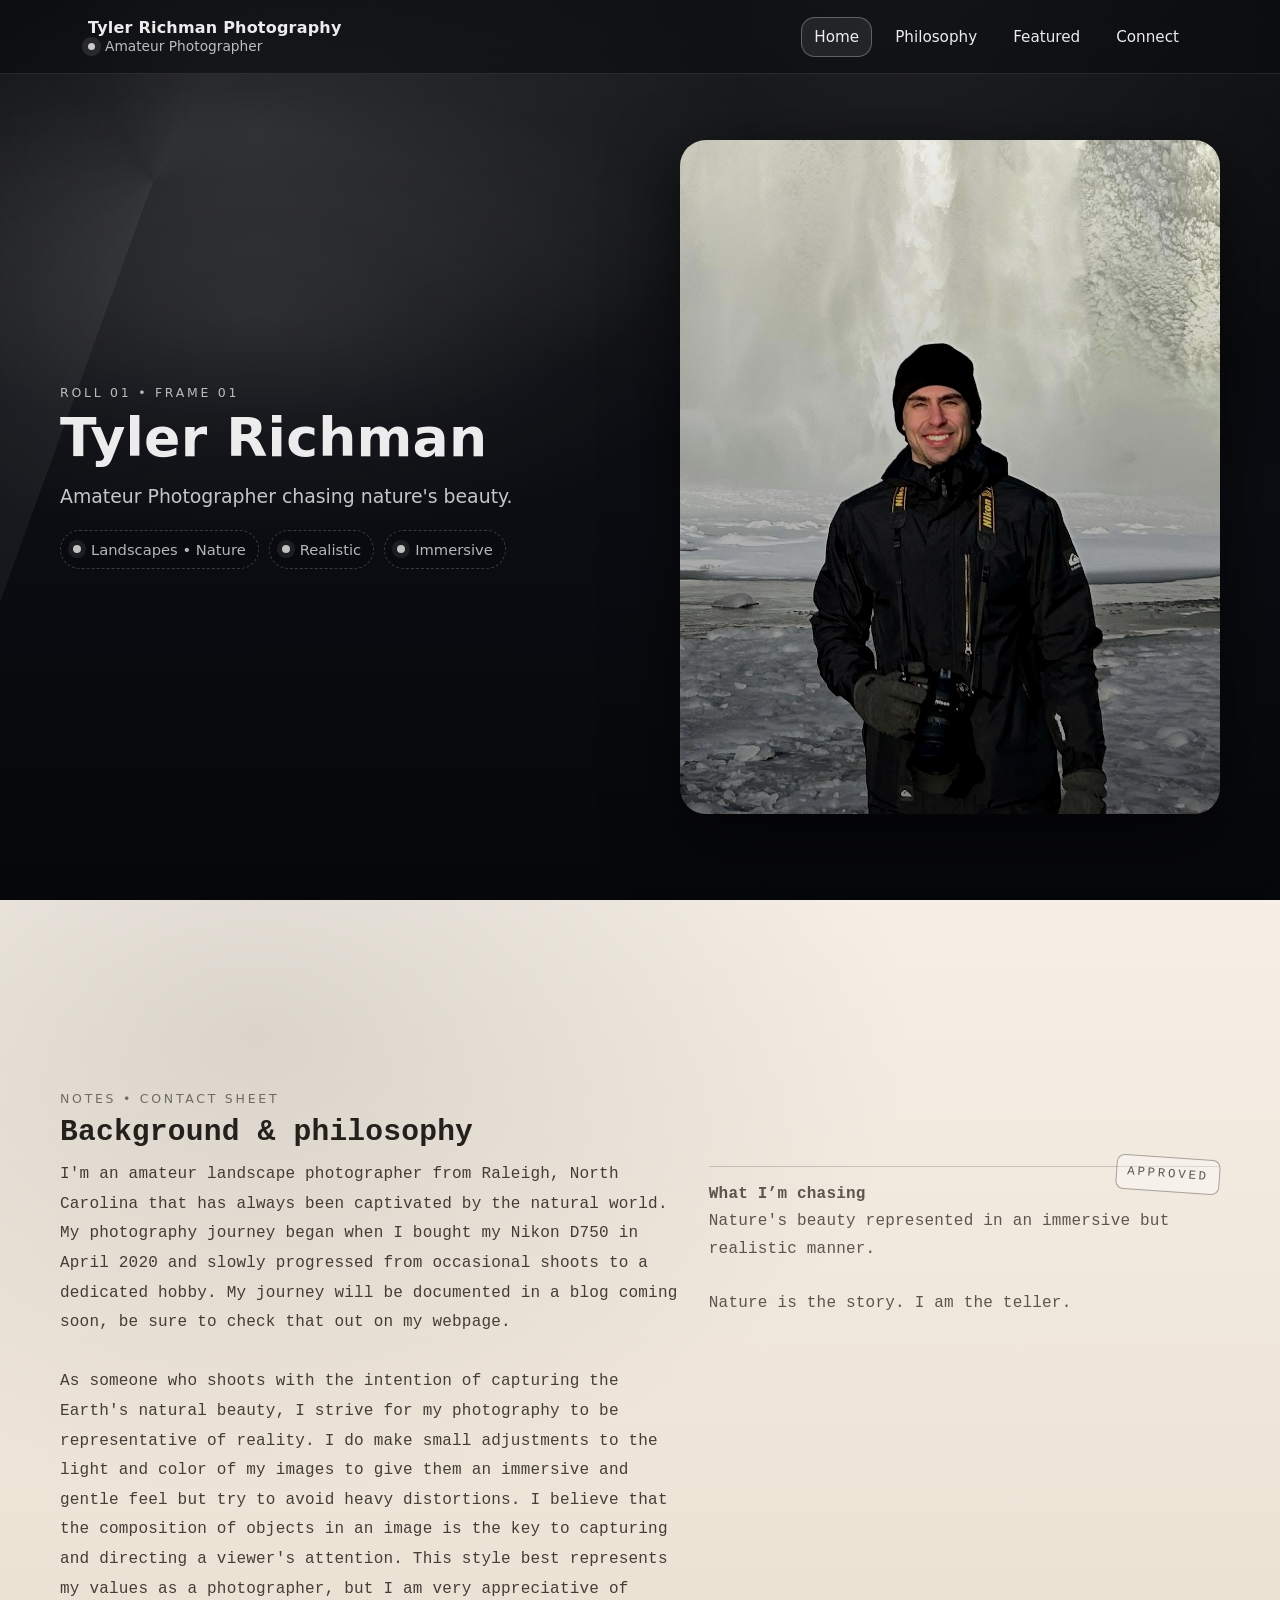
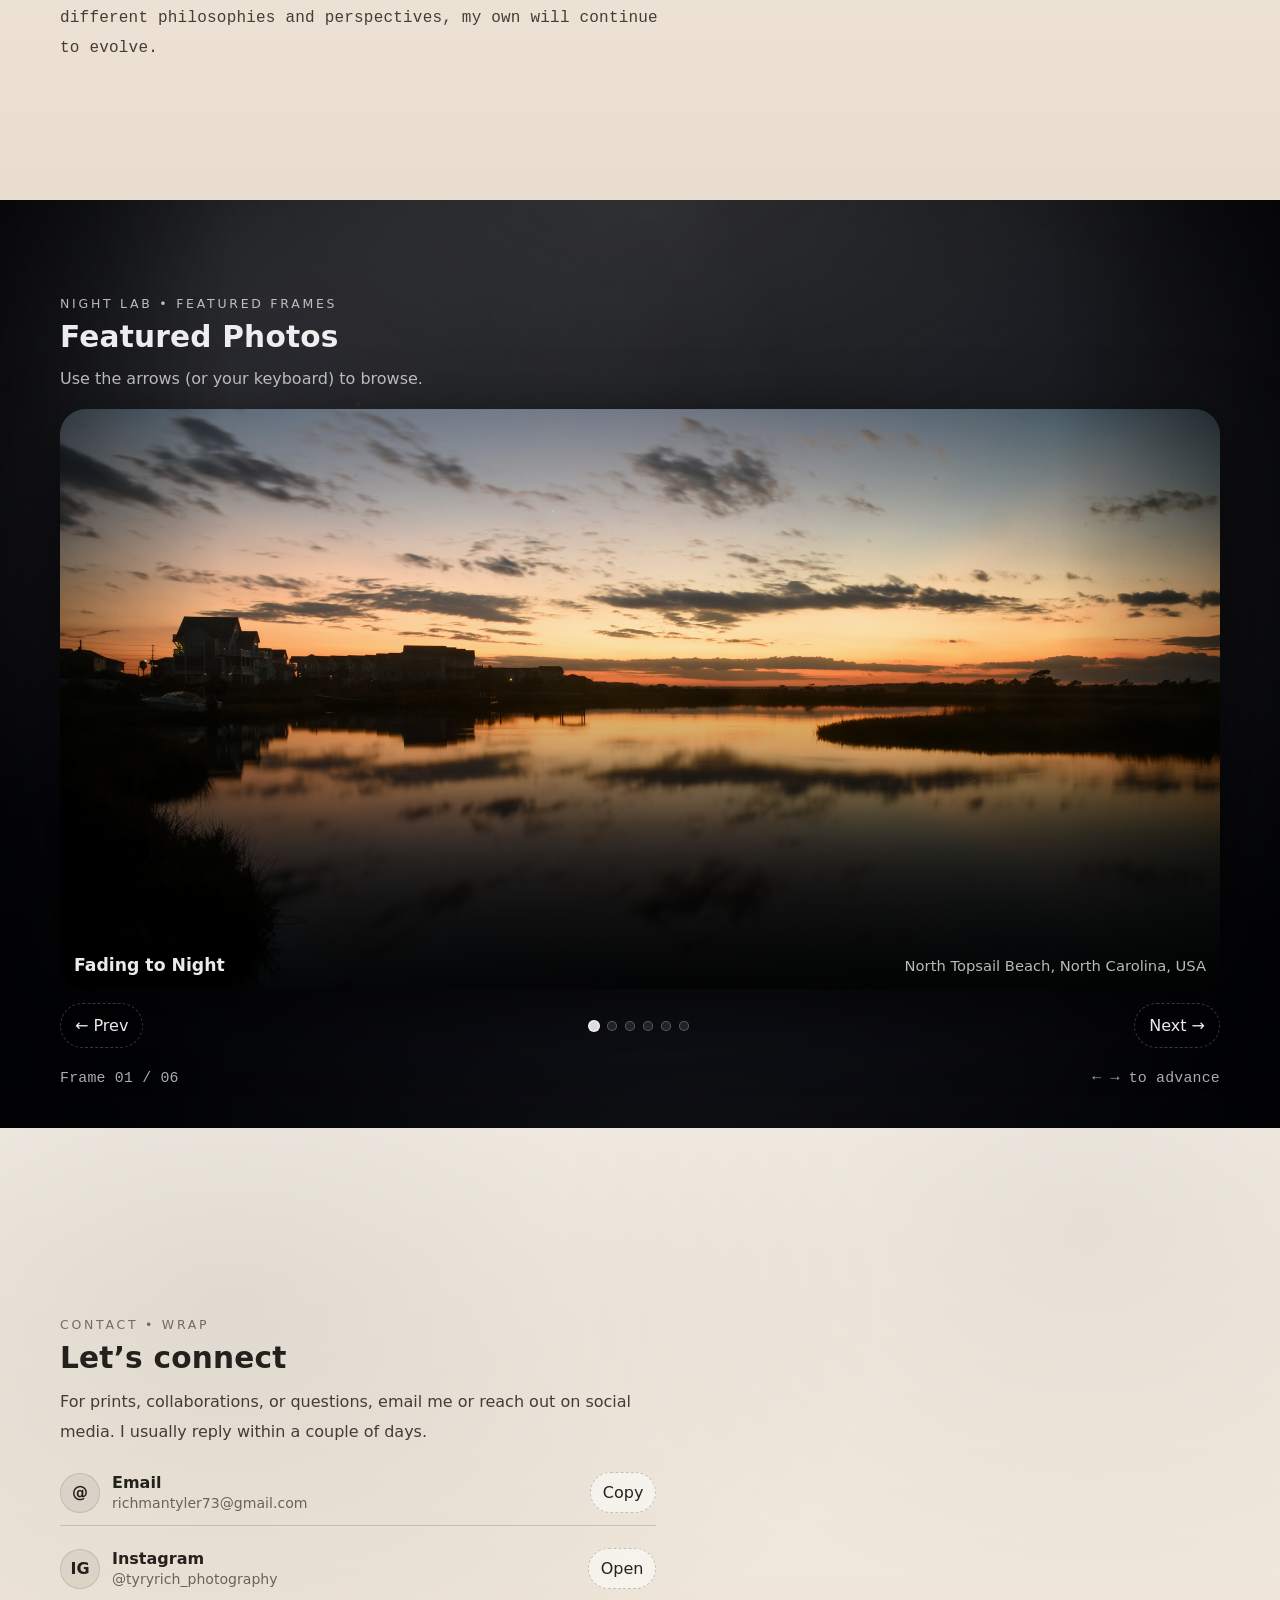
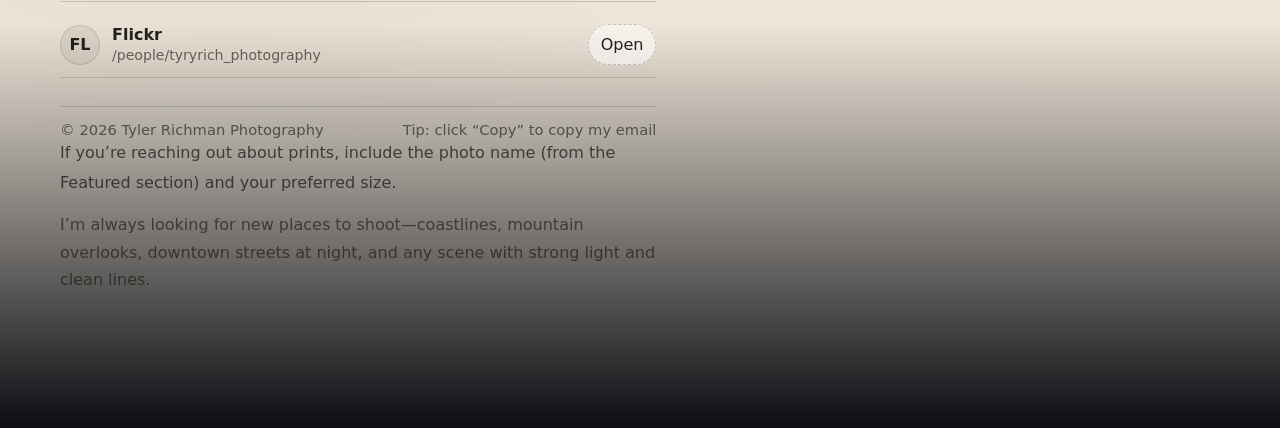
==== commit 996ce47e: "Update index.html" ====
--- a/index.html
+++ b/index.html
@@ -677,9 +677,9 @@
       <div class="about-grid">
         <div>
           <p class="typewriter">
-            I am an amateur photographer residing near Raleigh, North Carolina that has always been captivated by nature’s beauty. I bought my Nikon D750 in April 2020 to capture these incredible places. My photography journey has been a slow progression from occasional shoots to a dedicated hobby. My journey will be documented within my blog coming soon, be sure to check that out.
+            I'm an amateur landscape photographer from Raleigh, North Carolina that has always been captivated by the natural world. My photography journey began when I bought my Nikon D750 in April 2020 and slowly progressed from occasional shoots to a dedicated hobby. My journey will be documented in a blog coming soon, be sure to check that out on my webpage.
             <br><br>
-            As someone who shoots with the intention of capturing nature’s beauty, I strive to ensure that my edits do not distort reality. I believe the objects present in nature are the primary composers of an image’s story. I do make slight enhancements to the light and color saturation of my images to allow them to feel immersive. This style best represents my values as a photographer, but I am very appreciative of different philosophies and perspectives, my own will continue to evolve.
+            As someone who shoots with the intention of capturing the Earth's natural beauty, I strive for my photography to be representative of reality. I do make small adjustments to the light and color of my images to give them an immersive and gentle feel but try to avoid heavy distortions. I believe that the composition of objects in an image is the key to capturing and directing a viewer's attention. This style best represents my values as a photographer, but I am very appreciative of different philosophies and perspectives, my own will continue to evolve.
           </p>
         </div>
 
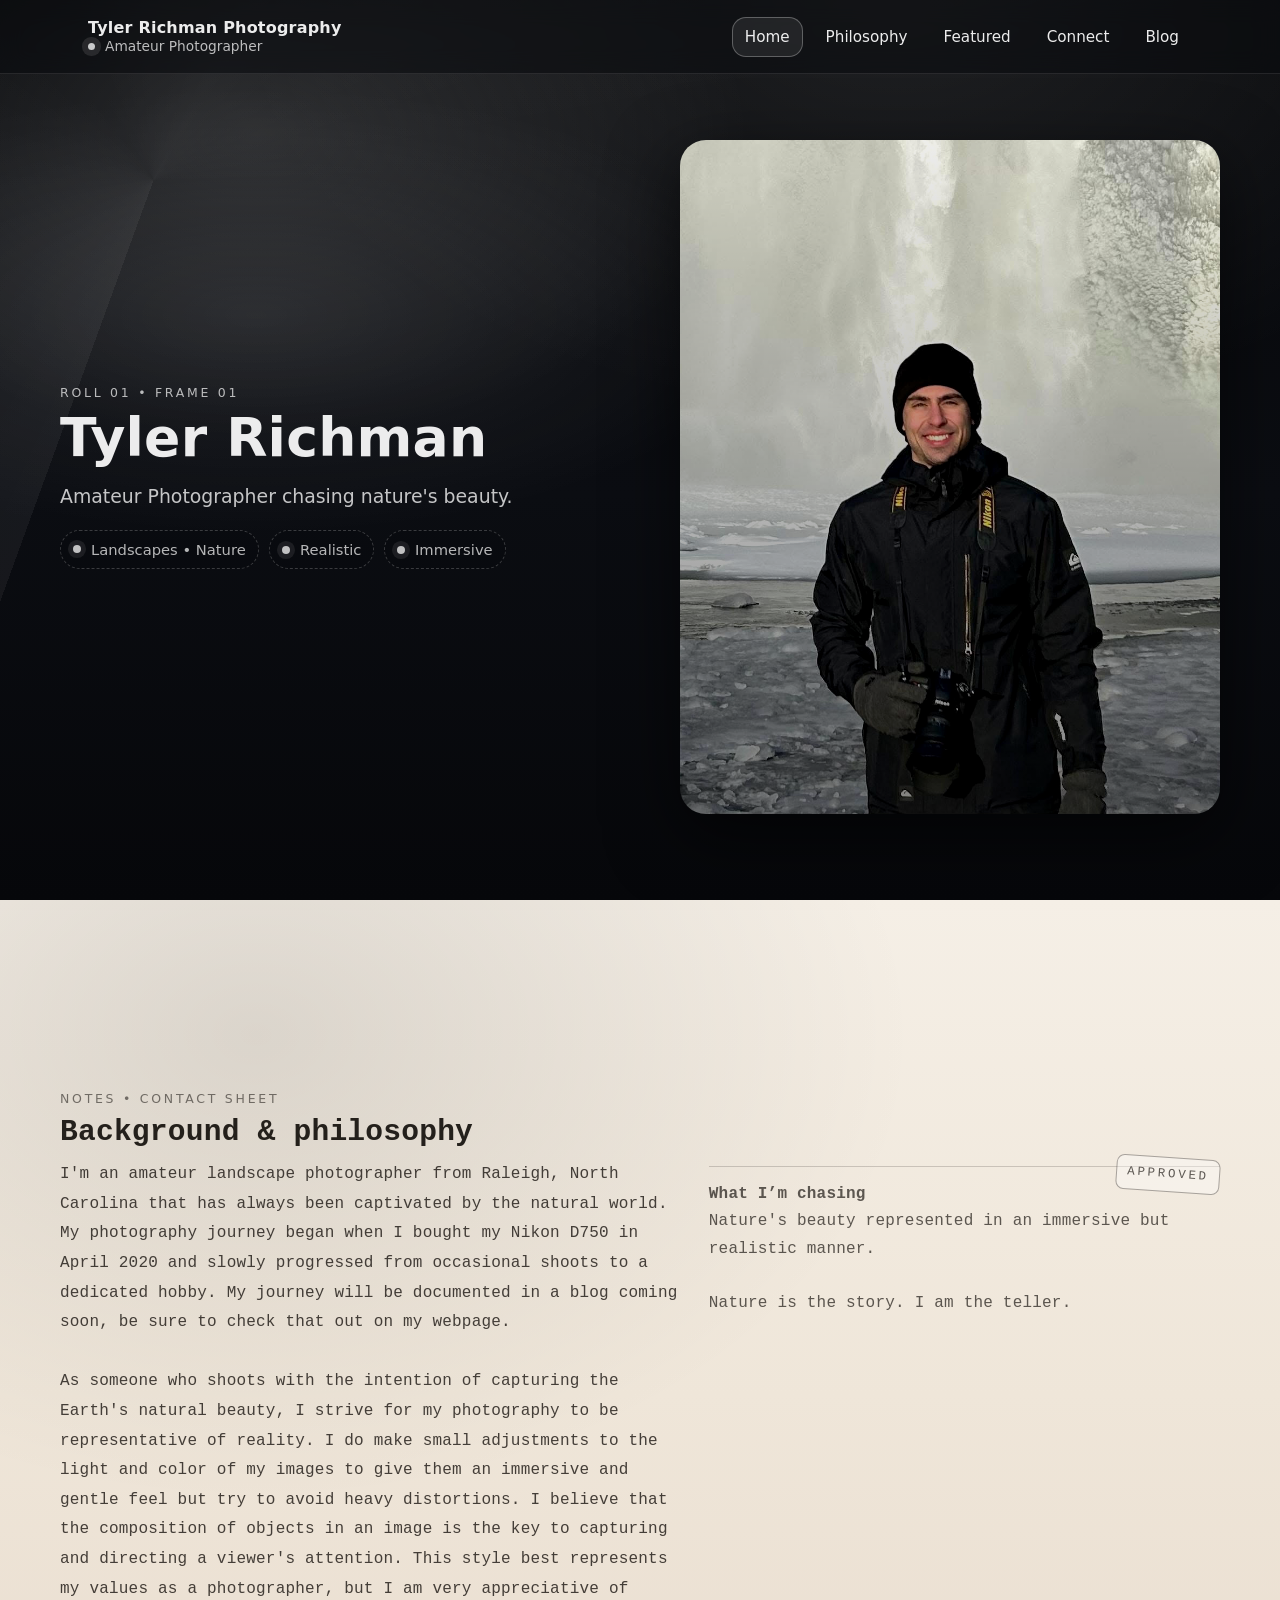
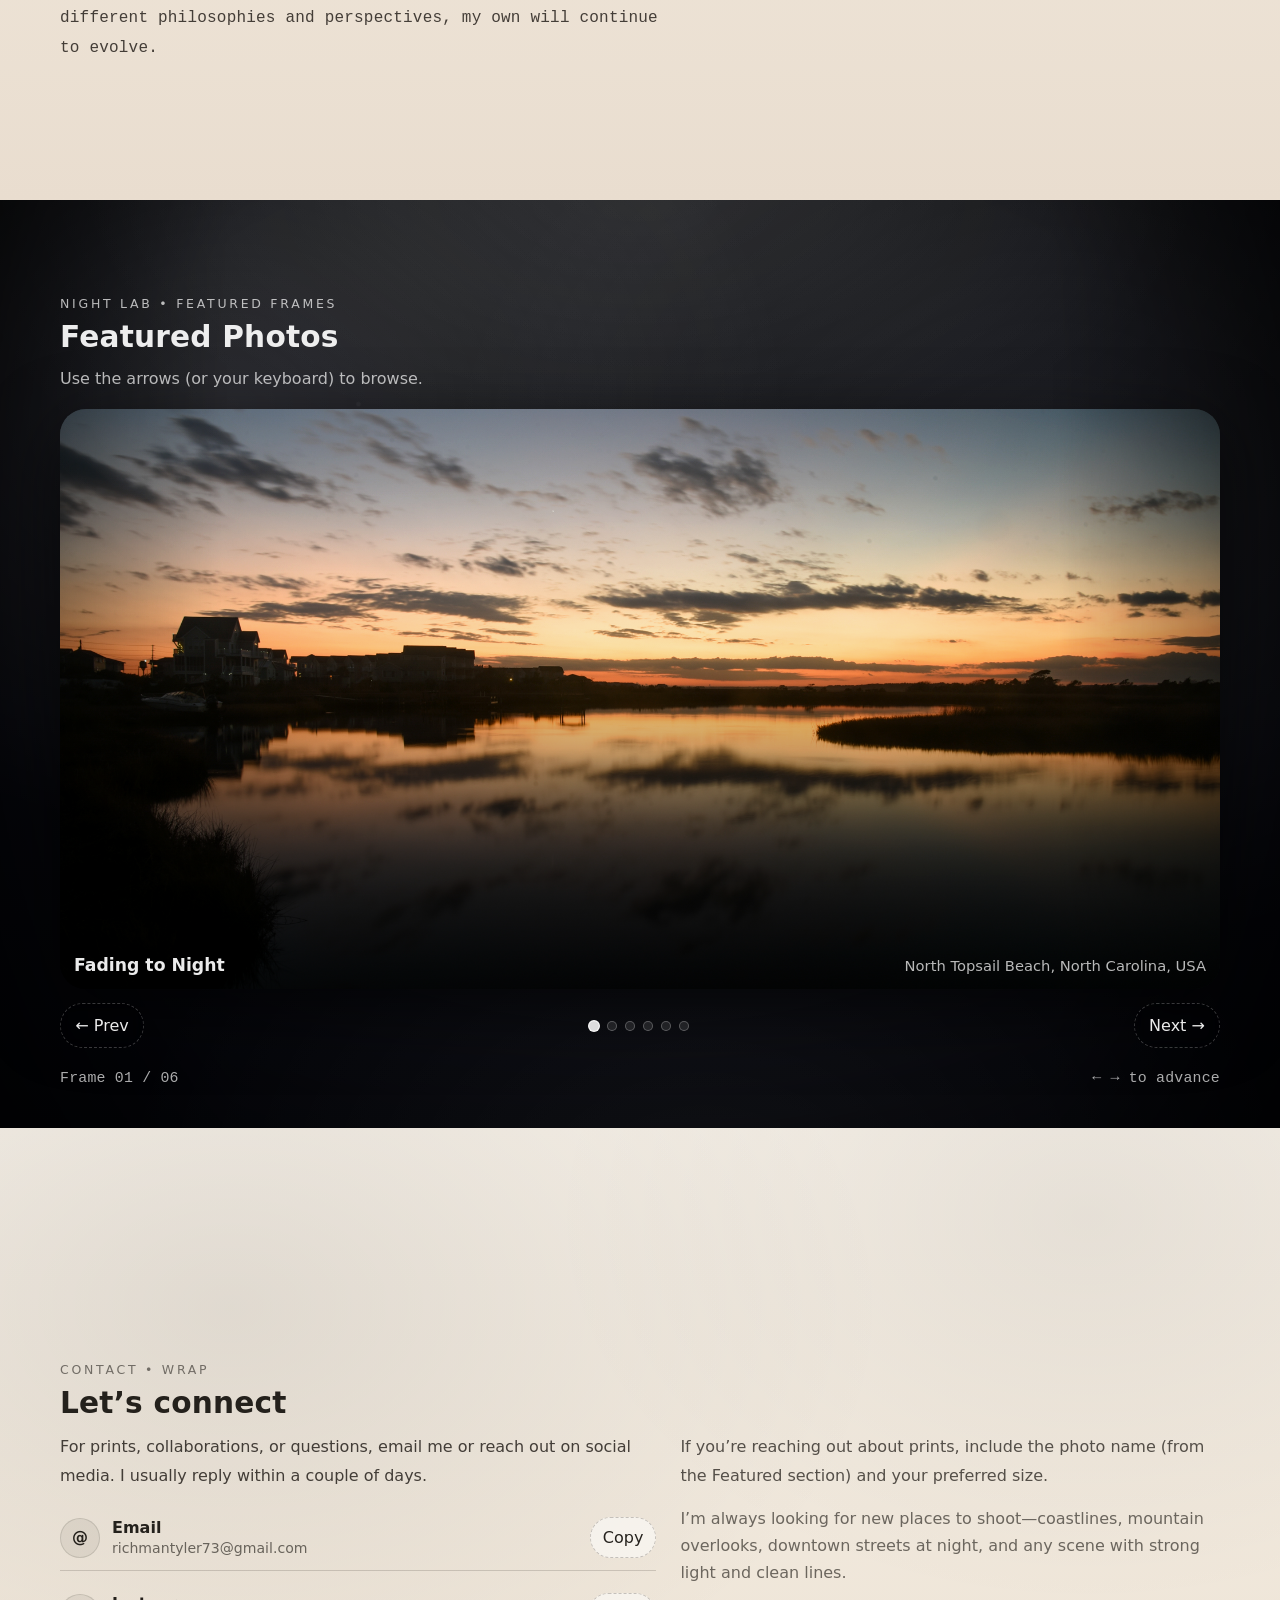
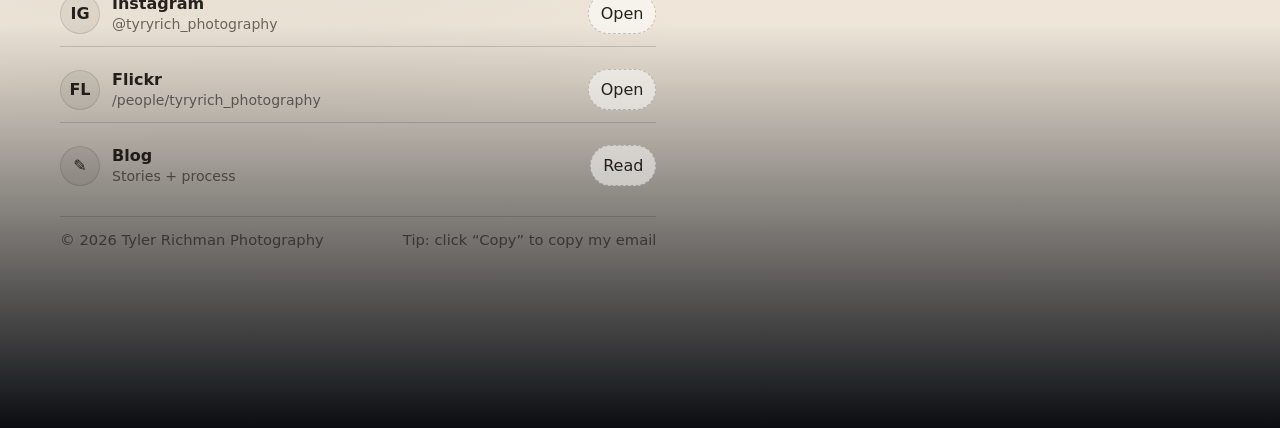
==== commit 5220e277: "Update index.html" ====
--- a/index.html
+++ b/index.html
@@ -641,6 +641,11 @@
             Connect
           </a>
         </li>
+        <li>
+          <a class="navlink" href="../blog/index.html" data-nav="blog">
+            Blog
+          </a>
+        </li>
       </ul>
     </nav>
   </div>
@@ -777,7 +782,6 @@
                 <a class="contact-btn" href="https://www.flickr.com/people/204099211@N03" target="_blank" rel="noopener noreferrer">Open</a>
               </div>
             </div>
-            <!--
             <div class="contact-item" style="border-bottom:none;">
               <div class="contact-left">
                 <div class="cicon" aria-hidden="true">✎</div>
@@ -787,11 +791,10 @@
                 </div>
               </div>
               <div class="contact-actions">
-                <a class="contact-btn" href="blog.html">Read</a>
+                <a class="contact-btn" href="../blog/index.html">Read</a>
               </div>
             </div>
           </div>
-          -->
           <div class="footerline">
             <span>© <span id="year"></span> Tyler Richman Photography</span>
             <span id="copyEmailHint">Tip: click “Copy” to copy my email</span>
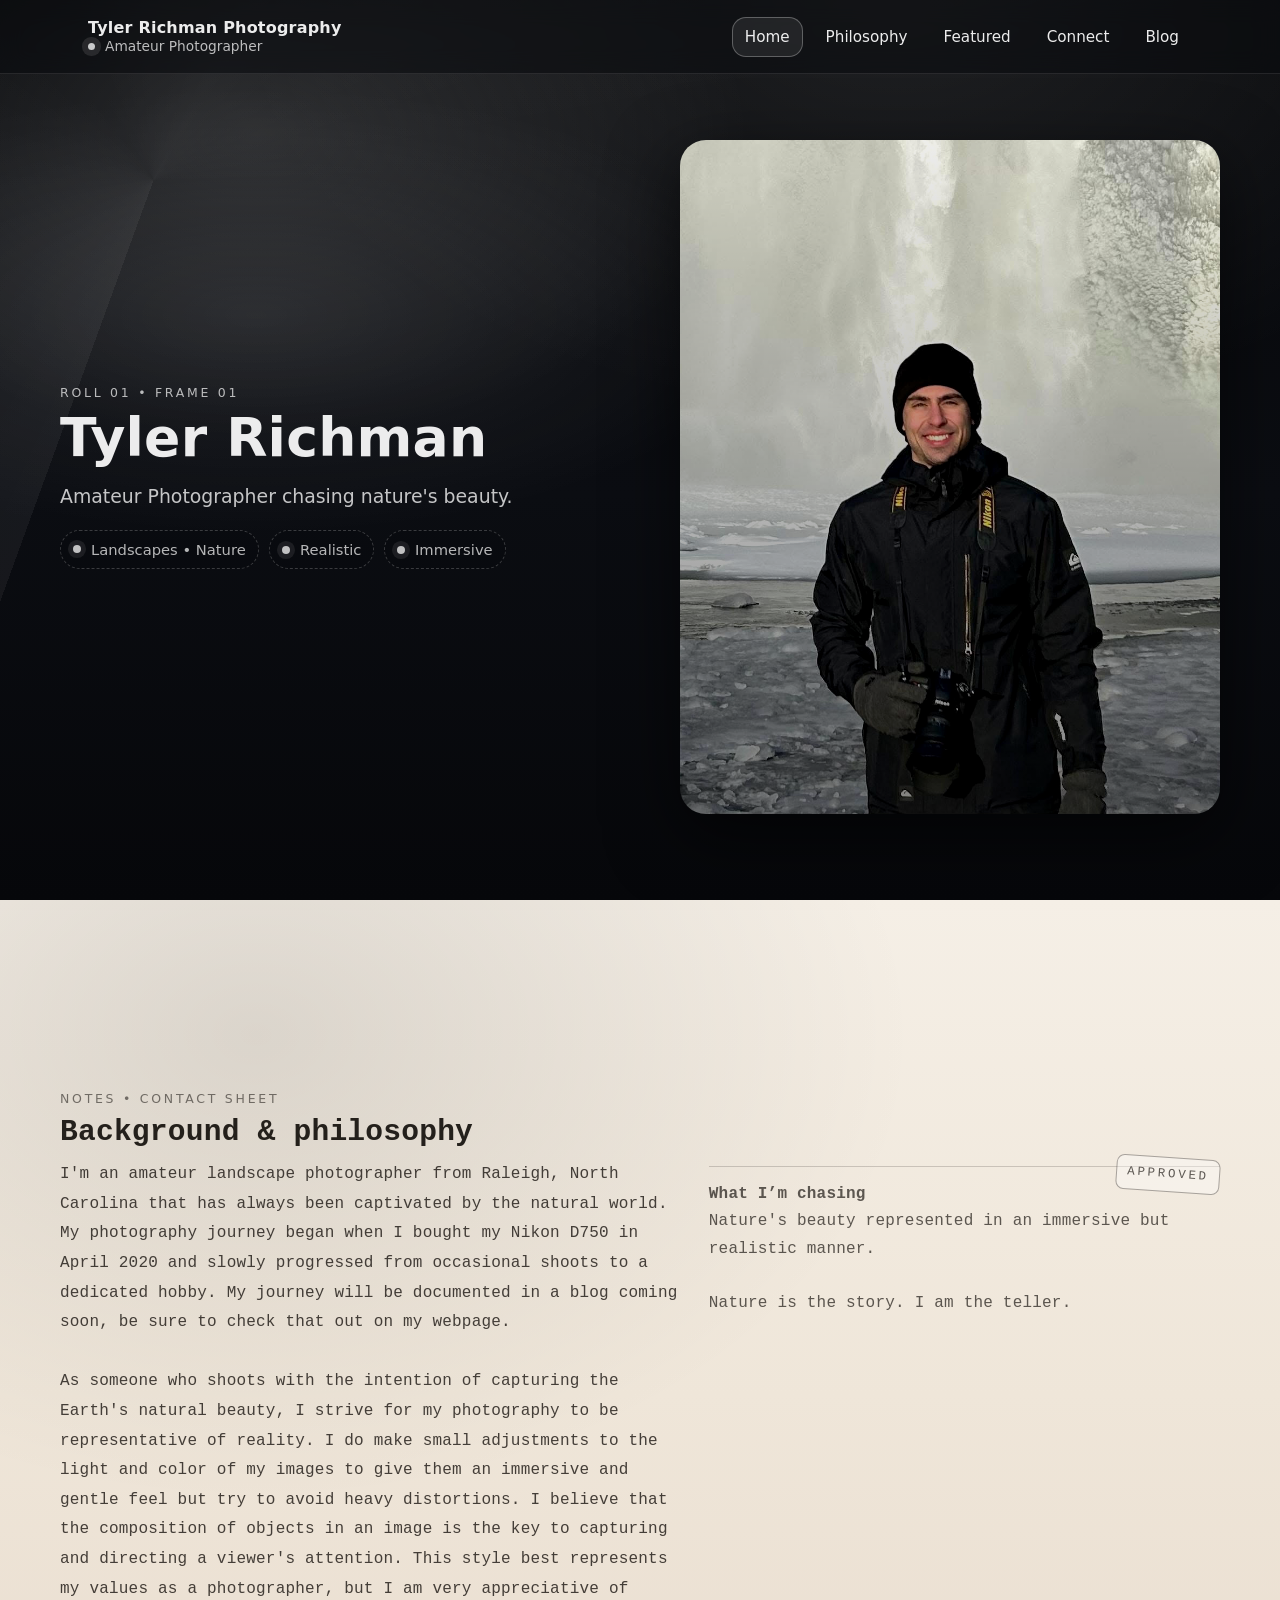
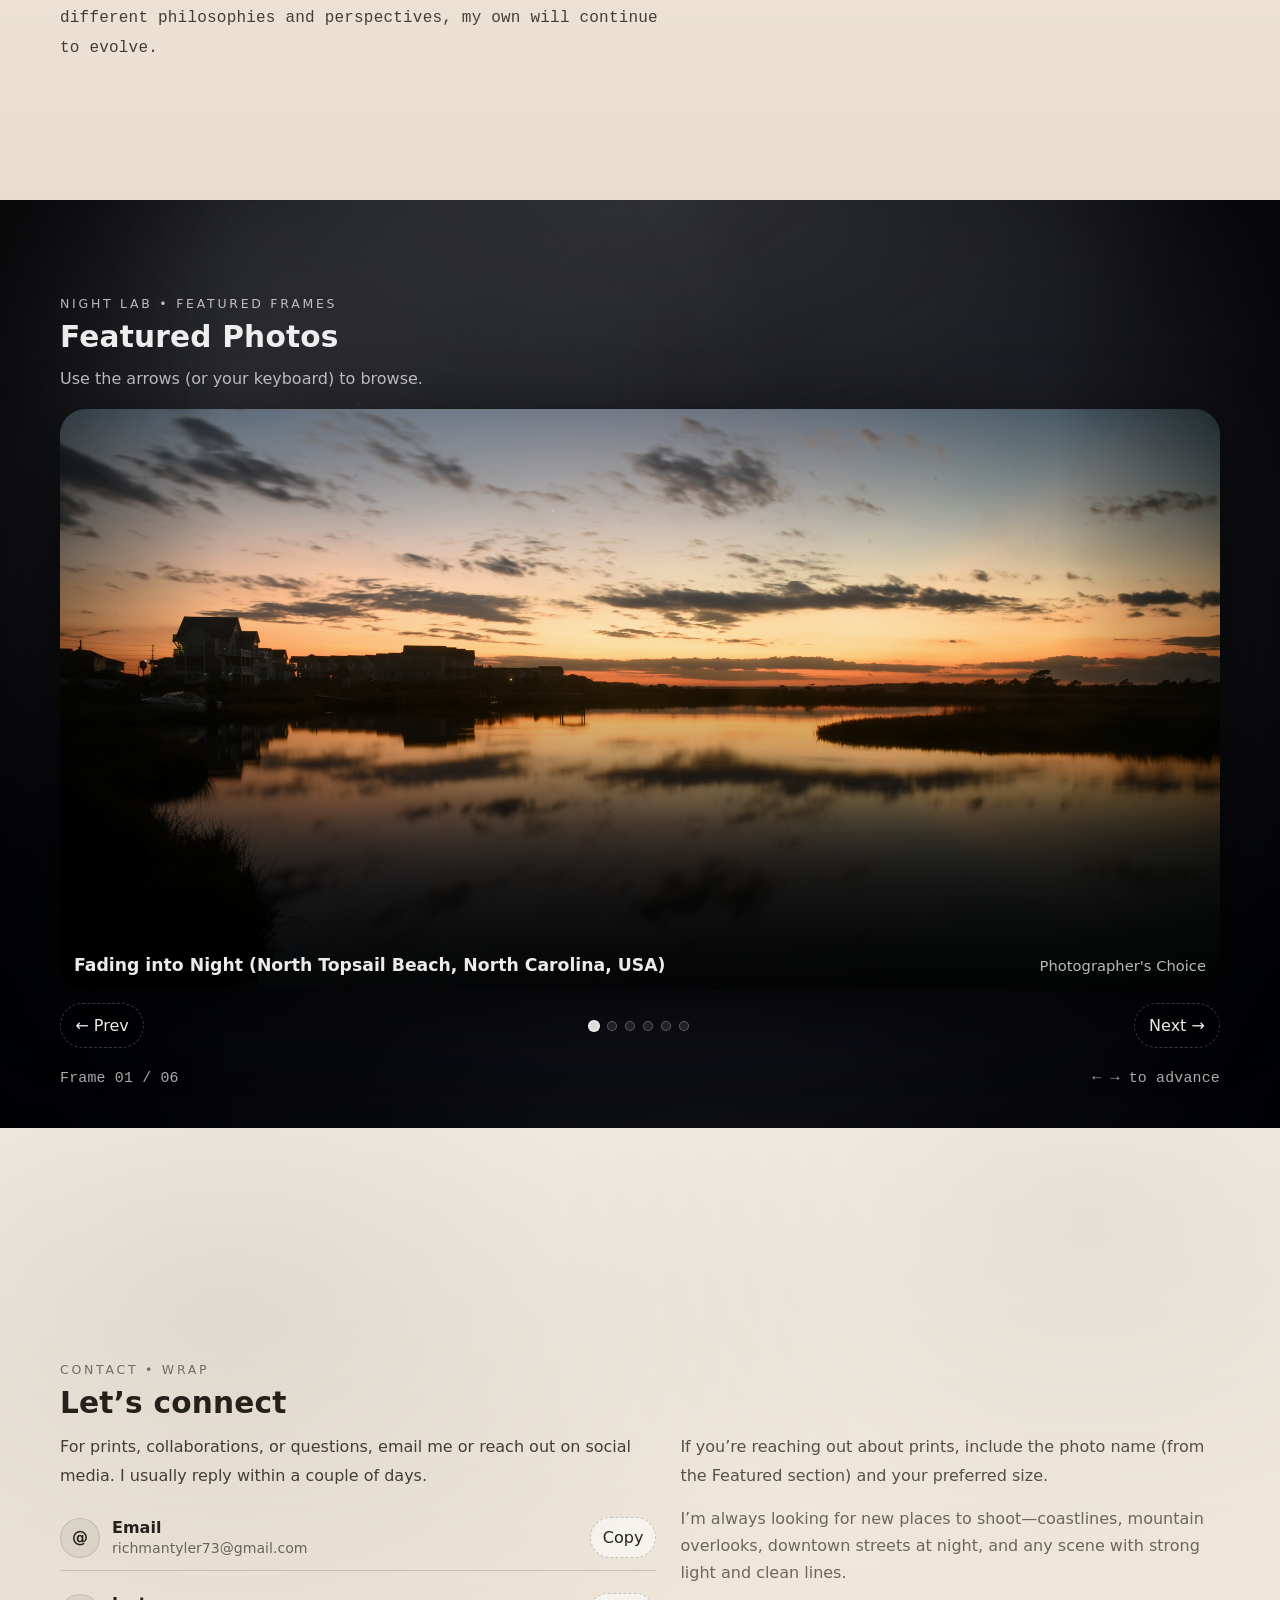
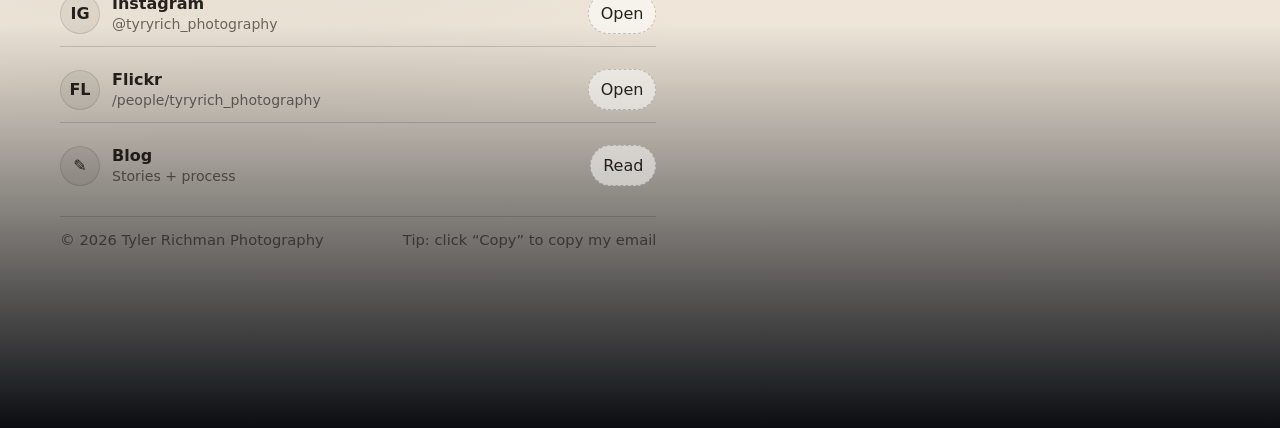
==== commit a54a83d7: "Update index.html" ====
--- a/index.html
+++ b/index.html
@@ -862,12 +862,12 @@
 
   // Slider data
   const slides = [
-    { src: "./img/DSC_2691.jpg", title: "Fading to Night", meta: "North Topsail Beach, North Carolina, USA" },
-    { src: "./img/DSC_3652.jpg", title: "Arctic Serenity", meta: "Iceland" },
-    { src: "./img/DSC_5111.jpg", title: "Canyon Peninsula", meta: "Canyonlands National Park, Utah, USA" },
-    { src: "./img/DSC_5031.jpg", title: "Sunrise Tells the Story", meta: "Dispersed Camping Site near Moab, Utah, USA" },
-    { src: "./img/DSC_3747.jpg", title: "Chill Oasis", meta: "Iceland" },
-    { src: "./img/DSC_5642.jpg", title: "Canyon Valley", meta: "Bryce Canyon National Park, Utah, USA" },
+    { src: "./img/DSC_2691.jpg", title: "Fading into Night (North Topsail Beach, North Carolina, USA)", meta: "Photographer's Choice" },
+    { src: "./img/DSC_4268.jpg", title: "Vibrant Sunset (Cape Fear River, North Carolina, USA)", meta: "Featured on Flickr's Explore page (January 21, 2026)" },
+    { src: "./img/DSC_3652.jpg", title: "Arctic Serenity (Iceland)", meta: "Photographer's Choice" },
+    { src: "./img/DSC_5111.jpg", title: "Canyon Peninsula *Canyonlands National Park, Utah, USA)", meta: "Photographer's Choice" },
+    { src: "./img/DSC_3747.jpg", title: "Chill Oasis (Iceland)", meta: "Photographer's Choice" },
+    { src: "./img/DSC_5642.jpg", title: "Canyon Valley (Bryce Canyon National Park, Utah, USA)", meta: "Photographer's Choice" },
   ];
 
   const imgEl = document.getElementById("sliderImg");
